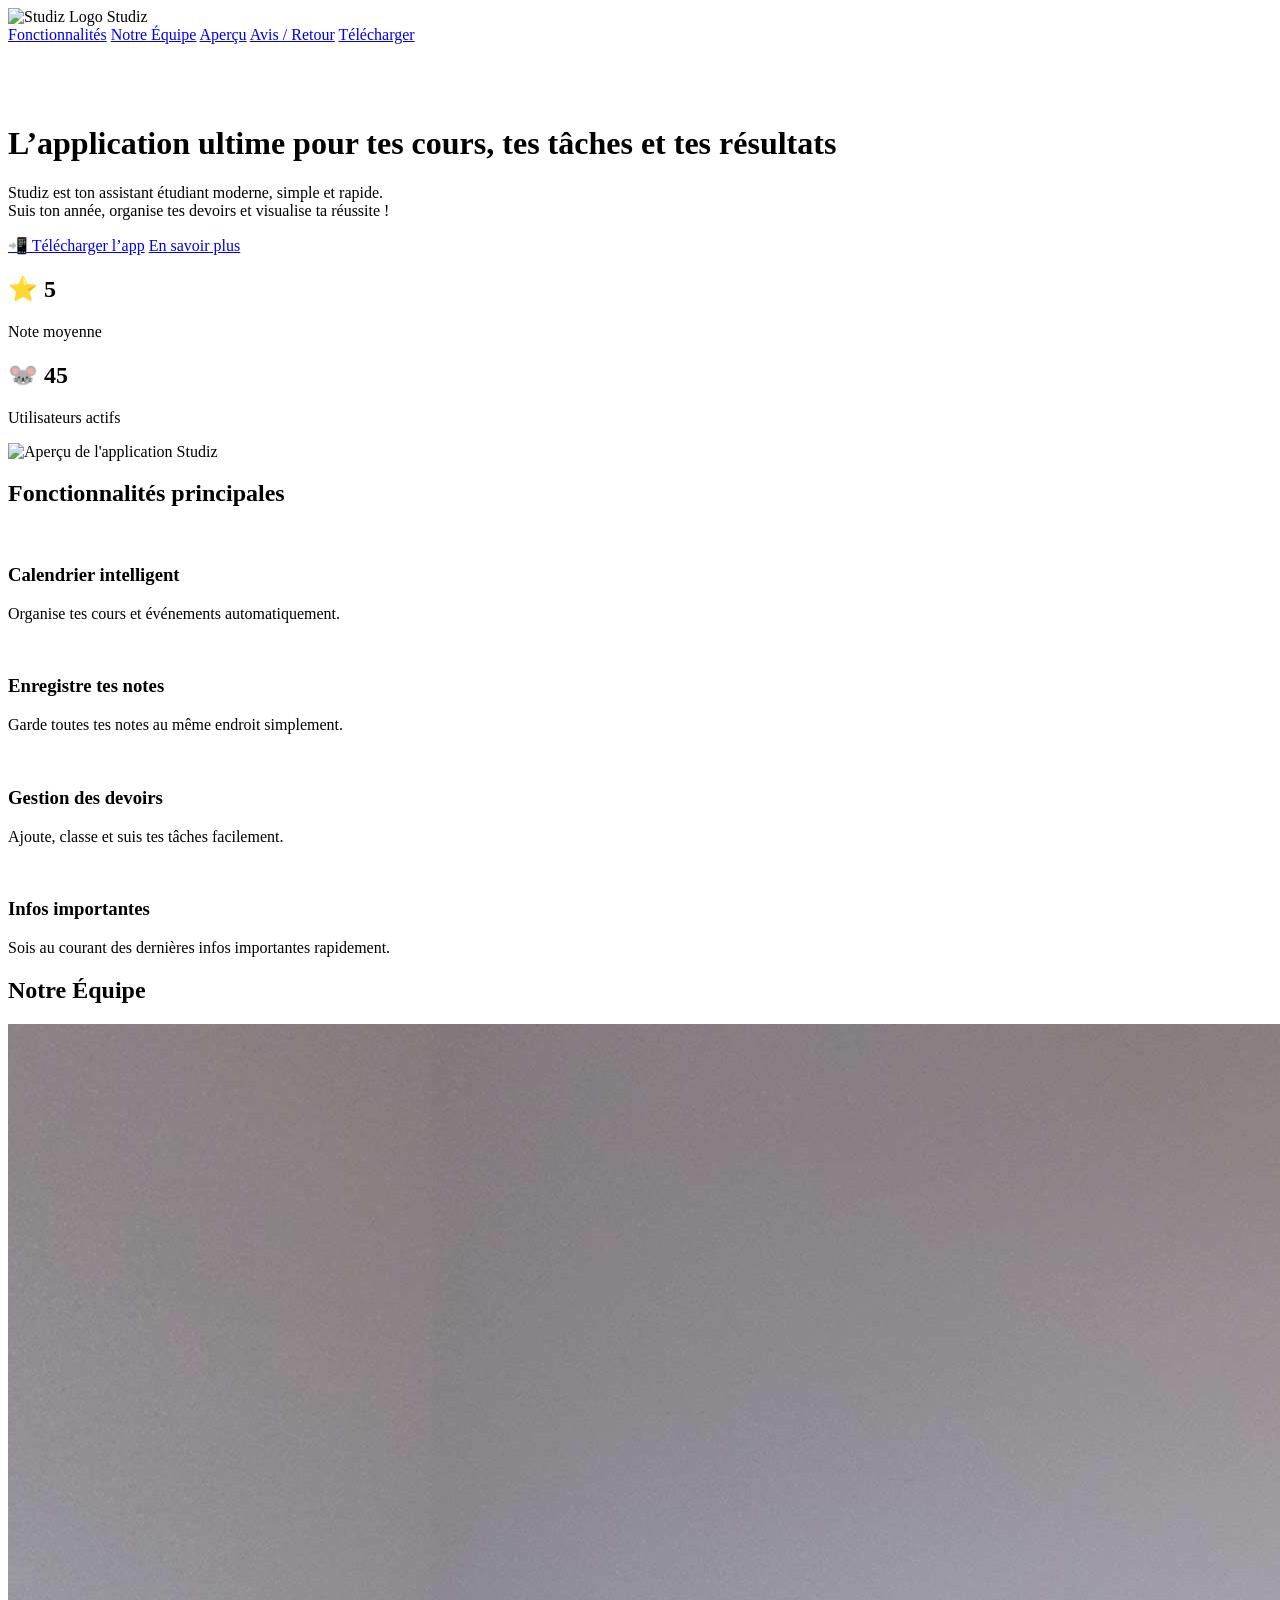
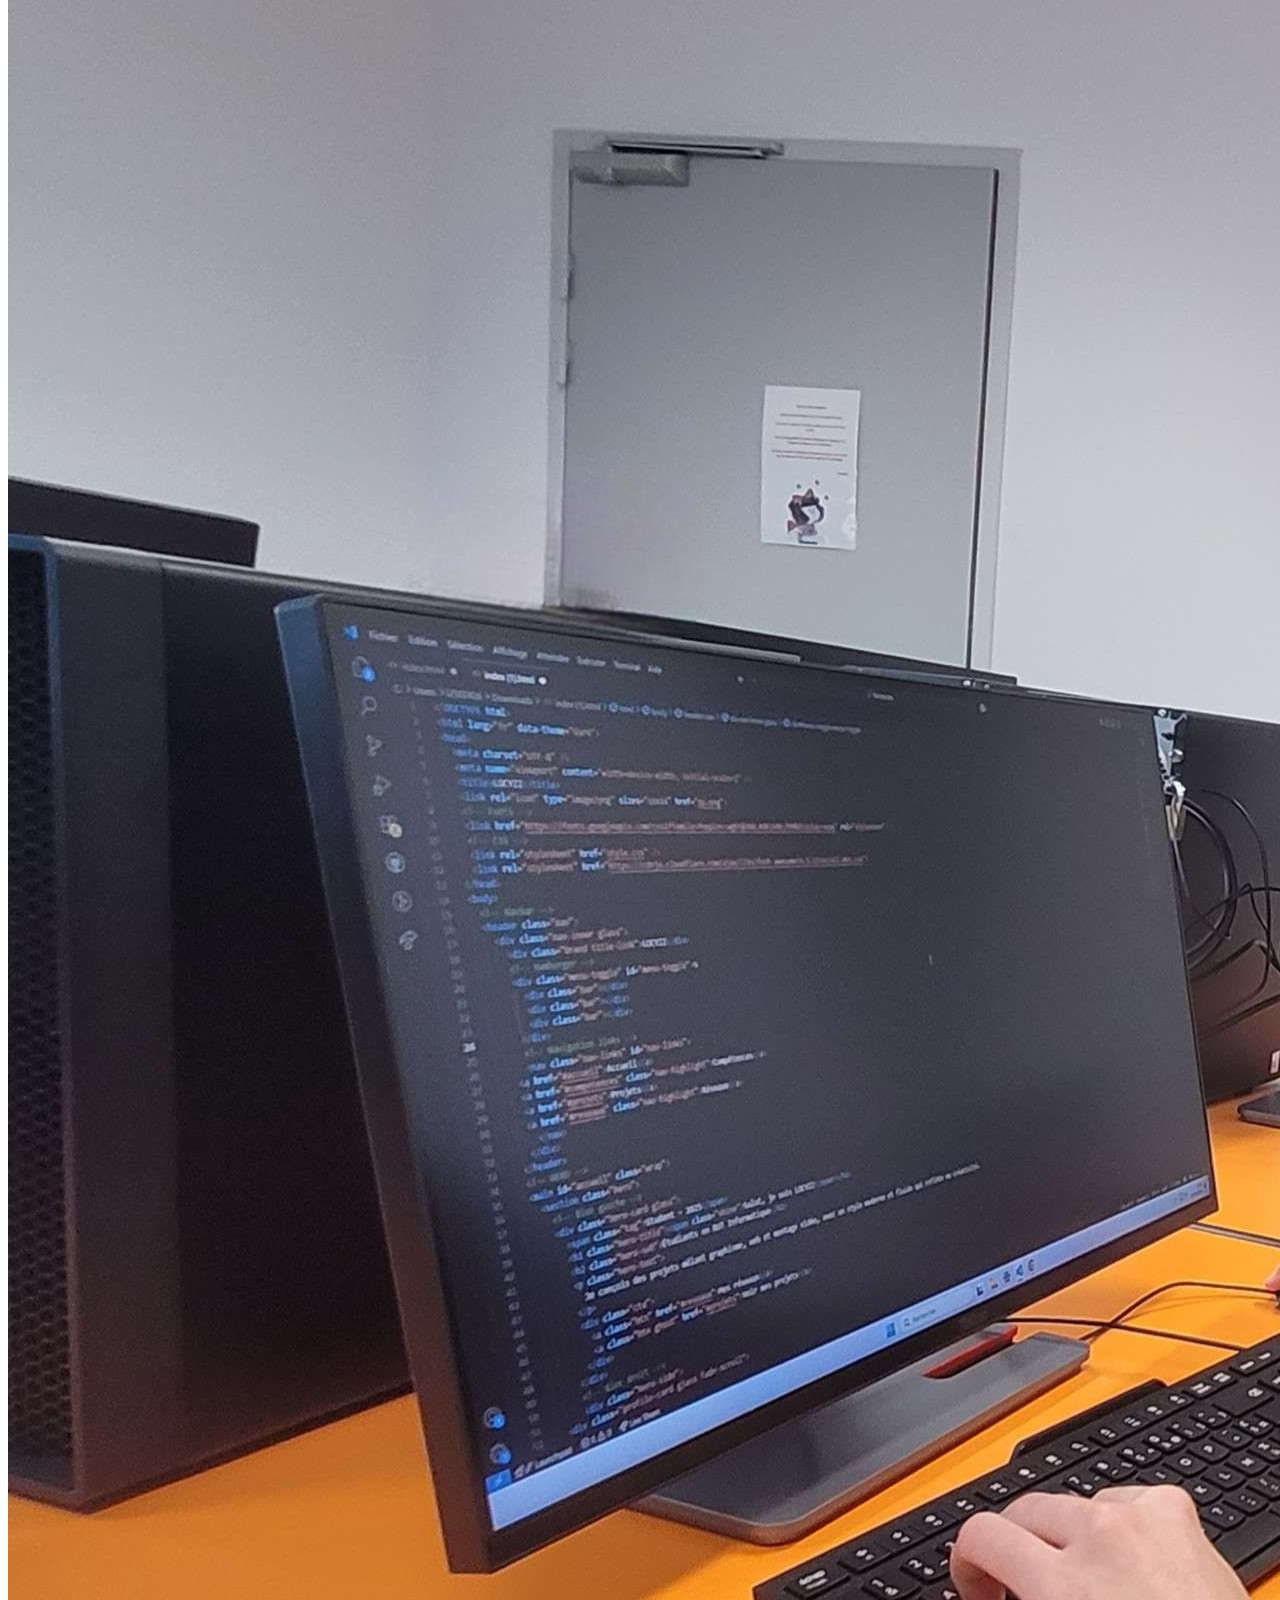
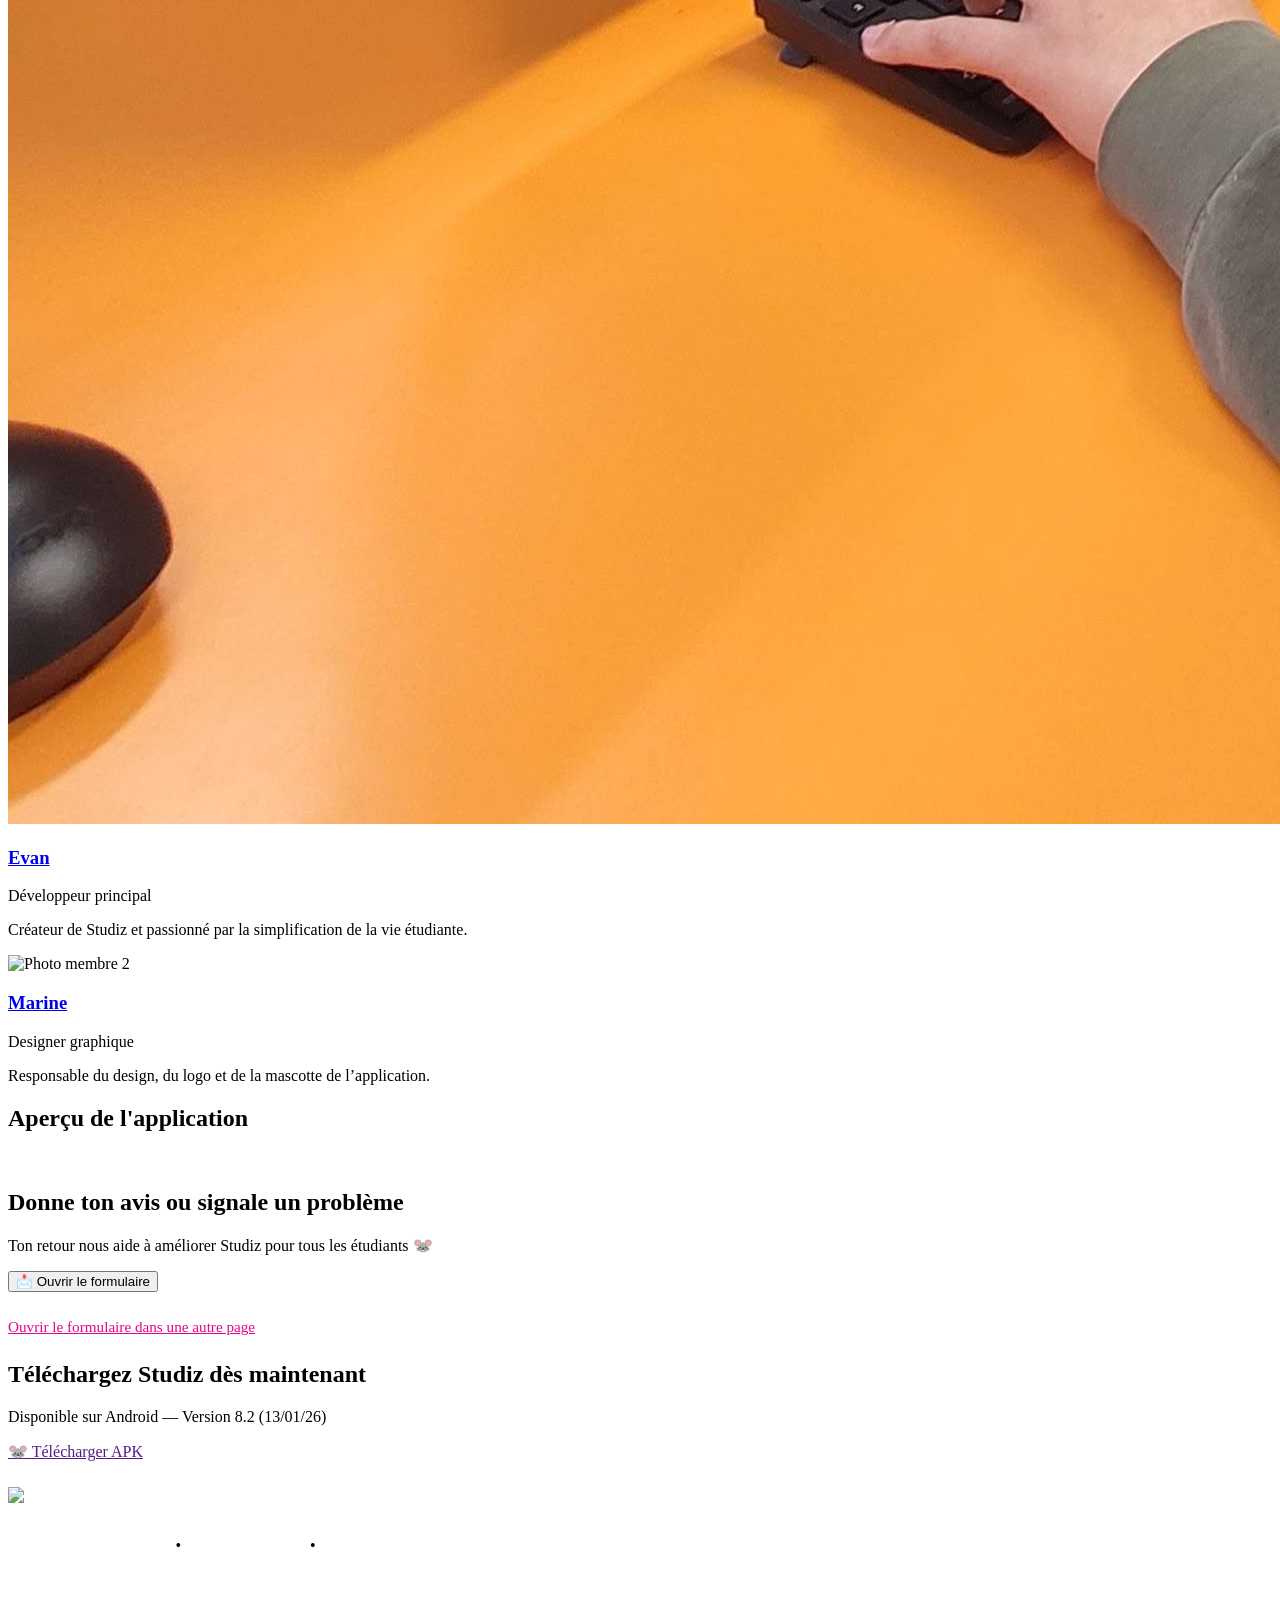
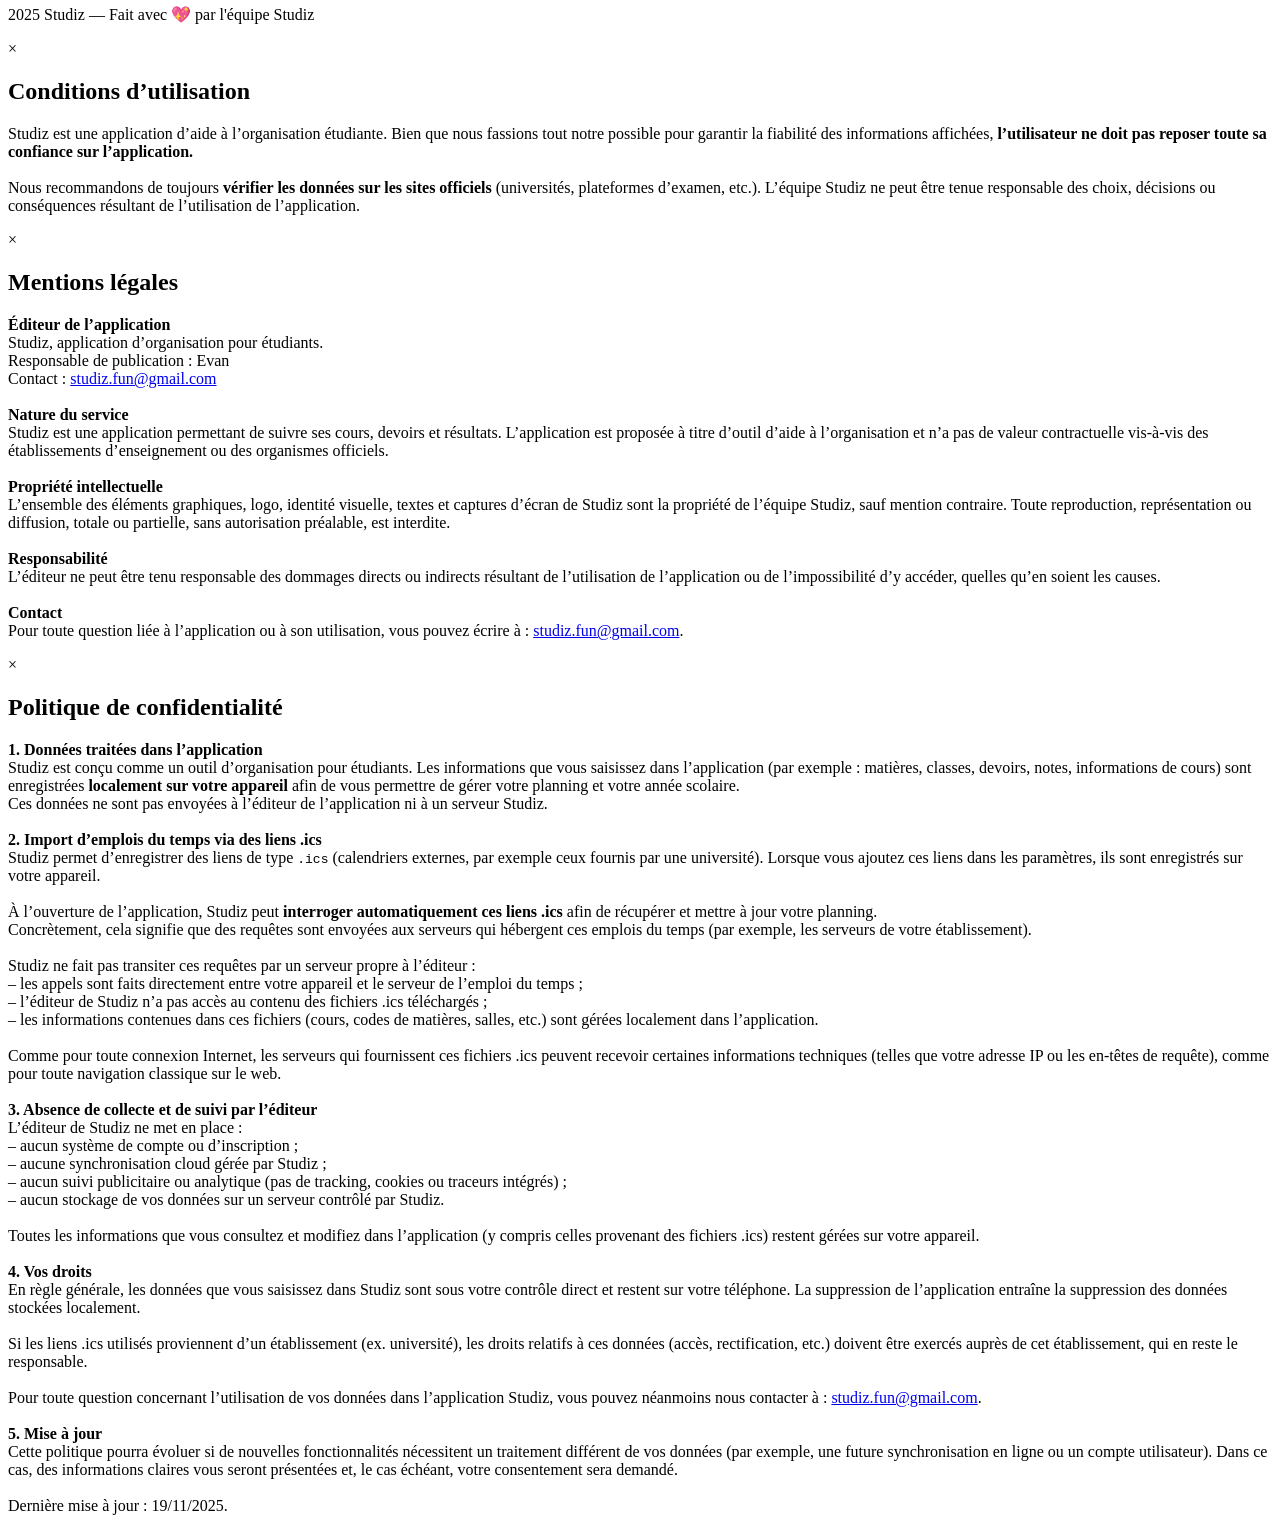
==== index.html @ b82cf4d0 "Update index.html" ====
<!DOCTYPE html>
<html lang="fr">
<head>
  <meta charset="UTF-8" />
  <meta name="viewport" content="width=device-width, initial-scale=1.0" />
  <title>Studiz - L'application ultime pour les étudiants</title>
  <link rel="icon" type="image/png" href="pp.png" />
  <link rel="shortcut icon" href="favicon.ico">
  <link href="https://fonts.googleapis.com/css2?family=Poppins:wght@400;600;700&display=swap" rel="stylesheet" />
  <link rel="stylesheet" href="style.css" />

  <!-- Primary Meta Tags -->
  <meta name="title" content="Studiz" />
  <meta name="description" content="Votre assistant étudiant moderne — suivez vos cours, devoirs et réussites en un seul endroit." />

  <!-- Open Graph / Facebook -->
  <meta property="og:type" content="website" />
  <meta property="og:title" content="Studiz" />
  <meta property="og:description" content="Votre assistant étudiant moderne — suivez vos cours, devoirs et réussites en un seul endroit." />
  <meta property="og:image" content="https://i.ibb.co/ZpysZ2gQ/Studiz.png" />

  <!-- Twitter -->
  <meta property="twitter:card" content="summary_large_image" />
  <meta property="twitter:title" content="Studiz" />
  <meta property="twitter:description" content="Votre assistant étudiant moderne — suivez vos cours, devoirs et réussites en un seul endroit." />
  <meta property="twitter:image" content="https://i.ibb.co/ZpysZ2gQ/Studiz.png" />
</head>

<body>
  <!-- NAVBAR -->
  <nav class="navbar">
    <div class="nav-left">
      <img src="icon.png" alt="Studiz Logo" class="logo" />
      <span class="logo-text">Studiz</span>
    </div>

    <div class="menu-toggle" id="menu-toggle">
      <div class="bar"></div>
      <div class="bar"></div>
      <div class="bar"></div>
    </div>

    <div class="nav-right" id="nav-menu">
      <a href="#features">Fonctionnalités</a>
      <a href="#team">Notre Équipe</a>
      <a href="#screenshots">Aperçu</a>
      <a href="#feedback">Avis / Retour</a>
      <a href="#download" class="btn-nav">Télécharger</a>
    </div>
  </nav>

  <!-- HERO -->
  <header class="hero" style="padding-top: 60px;">
    <div class="hero-content">
      <h1>
        L’application ultime pour 
        <span class="text-gradient pink">tes cours</span>, 
        <span class="text-gradient purple">tes tâches</span> 
        et <span class="text-gradient blue">tes résultats</span>
      </h1>
      <p>
        Studiz est ton assistant étudiant moderne, simple et rapide.<br>
        Suis ton année, organise tes devoirs et visualise ta réussite !
      </p>

      <div class="buttons">
        <a href="#download" class="btn-primary">📲 Télécharger l’app</a>
        <a href="#features" class="btn-secondary">En savoir plus</a>
      </div>

      <div class="ratings">
        <div>
          <h2>⭐ 5</h2>
          <p>Note moyenne</p>
        </div>
        <div>
          <h2>🐭 45</h2>
          <p>Utilisateurs actifs</p>
        </div>
      </div>
    </div>

    <div class="hero-image">
      <img src="scr1.png" alt="Aperçu de l'application Studiz" />
    </div>
  </header>

  <!-- FEATURES -->
  <section id="features">
    <h2>Fonctionnalités principales</h2>
    <div class="features-grid fade-in">
      <div class="feature">
        <img src="https://img.icons8.com/fluency/96/calendar.png" alt="">
        <h3>Calendrier intelligent</h3>
        <p>Organise tes cours et événements automatiquement.</p>
      </div>

      <div class="feature">
        <img src="https://img.icons8.com/fluency/96/math.png" alt="">
        <h3>Enregistre tes notes</h3>
        <p>Garde toutes tes notes au même endroit simplement.</p>
      </div>

      <div class="feature">
        <img src="https://img.icons8.com/fluency/96/checklist.png" alt="">
        <h3>Gestion des devoirs</h3>
        <p>Ajoute, classe et suis tes tâches facilement.</p>
      </div>

      <div class="feature">
        <img src="https://img.icons8.com/fluency/96/note.png" alt="">
        <h3>Infos importantes</h3>
        <p>Sois au courant des dernières infos importantes rapidement.</p>
      </div>
    </div>
  </section>

  <!-- TEAM -->
  <section id="team">
    <h2>Notre Équipe</h2>
    <div class="team-grid fade-in">
      <div class="team-member">
        <img src="profil_evan.jpg" alt="Photo membre 1" />
        <h3><a href="https://evanrio.fr/" target="_blank">Evan</a></h3>
        <p class="role">Développeur principal</p>
        <p>Créateur de Studiz et passionné par la simplification de la vie étudiante.</p>
      </div>

      <div class="team-member">
        <img src="profil_marine.png" alt="Photo membre 2" />
        <h3><a href="https://www.instagram.com/marine_44130?igsh=anVoaXhyZ2s2bjE2">Marine</a></h3>
        <p class="role">Designer graphique</p>
        <p>Responsable du design, du logo et de la mascotte de l’application.</p>
      </div>
    </div>
  </section>

  <!-- SCREENSHOTS -->
  <section id="screenshots">
    <h2>Aperçu de l'application</h2>
    <div class="screens fade-in">
      <img src="scr2.png" alt="">
      <img src="scr1.png" alt="">
      <img src="scr3.png" alt="">
    </div>
  </section>

  <!-- FEEDBACK -->
<section id="feedback">
  <h2>Donne ton avis ou signale un problème</h2>
  <p>Ton retour nous aide à améliorer Studiz pour tous les étudiants 🐭</p>

  <button id="toggle-form" class="btn-secondary" style="margin-bottom:10px;">
    📩 Ouvrir le formulaire
  </button>

  <!-- 🔽 LIGNE AJOUTÉE -->
  <p style="margin-bottom:25px;">
    <a href="https://docs.google.com/forms/d/e/1FAIpQLSekv_NqDPkGzAgGNL9A16KrQ8tg4362csbHbg00p81N3AnONA/viewform"
       target="_blank"
       style="color:#e50585; text-decoration:underline; font-size:0.95rem;">
      Ouvrir le formulaire dans une autre page
    </a>
  </p>

  <div class="form-wrapper" id="feedback-form" style="display:none;">
    <iframe 
      src="https://docs.google.com/forms/d/e/1FAIpQLSekv_NqDPkGzAgGNL9A16KrQ8tg4362csbHbg00p81N3AnONA/viewform?embedded=true" 
      width="100%" 
      height="900" 
      frameborder="0" 
      marginheight="0" 
      marginwidth="0">
      Chargement…
    </iframe>
  </div>
</section>

  <!-- DOWNLOAD -->
  <section id="download">
    <h2>Téléchargez Studiz dès maintenant</h2>
    <p>Disponible sur Android — Version 8.2 (13/01/26)</p>
    <div class="download-btn-wrapper">
      <a href="" class="btn-primary large" target="_blank">
        🐭 Télécharger APK
      </a>
    </div>
  </section>

  <!-- FOOTER -->
  <footer>
    <p>
      <a href="https://www.instagram.com/studizapp?igsh=MXZmaXpkN3NvNW54cw==" target="_blank" style="color:white; text-decoration:none; display:inline-flex; align-items:center; gap:8px; margin-top:10px;">
        <img src="https://img.icons8.com/fluency/48/instagram-new.png" alt="Instagram Studiz" style="width:24px; height:24px;">
        Suis-nous sur Instagram
      </a>
    </p>

    <p style="margin-top:5px;">
      <a href="#" data-popup-target="terms-popup" style="color:white; text-decoration:underline; margin:0 6px;">
        Conditions d’utilisation
      </a>
      •
      <a href="#" data-popup-target="mentions-popup" style="color:white; text-decoration:underline; margin:0 6px;">
        Mentions légales
      </a>
      •
      <a href="#" data-popup-target="privacy-popup" style="color:white; text-decoration:underline; margin:0 6px;">
        Politique de confidentialité
      </a>
    </p>

    <br>
    <p>2025 Studiz — Fait avec 💖 par l'équipe Studiz</p>
  </footer>

  <!-- POPUP CONDITIONS -->
  <div id="terms-popup" class="popup">
    <div class="popup-content">
      <span class="close-btn">&times;</span>
      <h2>Conditions d’utilisation</h2>
      <p>
        Studiz est une application d’aide à l’organisation étudiante.  
        Bien que nous fassions tout notre possible pour garantir la fiabilité des informations affichées,  
        <strong>l’utilisateur ne doit pas reposer toute sa confiance sur l’application.</strong><br><br>
        Nous recommandons de toujours <strong>vérifier les données sur les sites officiels</strong> 
        (universités, plateformes d’examen, etc.).  
        L’équipe Studiz ne peut être tenue responsable des choix, décisions ou conséquences 
        résultant de l’utilisation de l’application.
      </p>
    </div>
  </div>

  <!-- POPUP MENTIONS LÉGALES -->
  <div id="mentions-popup" class="popup">
    <div class="popup-content">
      <span class="close-btn">&times;</span>
      <h2>Mentions légales</h2>
      <p>
        <strong>Éditeur de l’application</strong><br>
        Studiz, application d’organisation pour étudiants.<br>
        Responsable de publication : Evan<br>
        Contact : <a href="mailto:studiz.fun@gmail.com">studiz.fun@gmail.com</a><br><br>

        <strong>Nature du service</strong><br>
        Studiz est une application permettant de suivre ses cours, devoirs et résultats.  
        L’application est proposée à titre d’outil d’aide à l’organisation et n’a pas de valeur contractuelle 
        vis-à-vis des établissements d’enseignement ou des organismes officiels.<br><br>

        <strong>Propriété intellectuelle</strong><br>
        L’ensemble des éléments graphiques, logo, identité visuelle, textes et captures d’écran de Studiz 
        sont la propriété de l’équipe Studiz, sauf mention contraire.  
        Toute reproduction, représentation ou diffusion, totale ou partielle, sans autorisation préalable, 
        est interdite.<br><br>

        <strong>Responsabilité</strong><br>
        L’éditeur ne peut être tenu responsable des dommages directs ou indirects résultant de l’utilisation 
        de l’application ou de l’impossibilité d’y accéder, quelles qu’en soient les causes.<br><br>

        <strong>Contact</strong><br>
        Pour toute question liée à l’application ou à son utilisation, vous pouvez écrire à :  
        <a href="mailto:studiz.fun@gmail.com">studiz.fun@gmail.com</a>.
      </p>
    </div>
  </div>

  <!-- POPUP POLITIQUE DE CONFIDENTIALITÉ -->
<div id="privacy-popup" class="popup">
  <div class="popup-content">
    <span class="close-btn">&times;</span>
    <h2>Politique de confidentialité</h2>
    <p>
      <strong>1. Données traitées dans l’application</strong><br>
      Studiz est conçu comme un outil d’organisation pour étudiants.  
      Les informations que vous saisissez dans l’application (par exemple : matières, classes, devoirs, notes, informations de cours)
      sont enregistrées <strong>localement sur votre appareil</strong> afin de vous permettre de gérer votre planning et votre année scolaire.<br>
      Ces données ne sont pas envoyées à l’éditeur de l’application ni à un serveur Studiz.<br><br>

      <strong>2. Import d’emplois du temps via des liens .ics</strong><br>
      Studiz permet d’enregistrer des liens de type <code>.ics</code> (calendriers externes, par exemple ceux fournis par une université).  
      Lorsque vous ajoutez ces liens dans les paramètres, ils sont enregistrés sur votre appareil.<br><br>

      À l’ouverture de l’application, Studiz peut <strong>interroger automatiquement ces liens .ics</strong> afin de récupérer et mettre à jour votre planning.<br>
      Concrètement, cela signifie que des requêtes sont envoyées aux serveurs qui hébergent ces emplois du temps (par exemple, les serveurs de votre établissement).<br><br>

      Studiz ne fait pas transiter ces requêtes par un serveur propre à l’éditeur :<br>
      – les appels sont faits directement entre votre appareil et le serveur de l’emploi du temps ;<br>
      – l’éditeur de Studiz n’a pas accès au contenu des fichiers .ics téléchargés ;<br>
      – les informations contenues dans ces fichiers (cours, codes de matières, salles, etc.) sont gérées localement dans l’application.<br><br>

      Comme pour toute connexion Internet, les serveurs qui fournissent ces fichiers .ics peuvent recevoir certaines informations techniques 
      (telles que votre adresse IP ou les en-têtes de requête), comme pour toute navigation classique sur le web.<br><br>

      <strong>3. Absence de collecte et de suivi par l’éditeur</strong><br>
      L’éditeur de Studiz ne met en place :<br>
      – aucun système de compte ou d’inscription ;<br>
      – aucune synchronisation cloud gérée par Studiz ;<br>
      – aucun suivi publicitaire ou analytique (pas de tracking, cookies ou traceurs intégrés) ;<br>
      – aucun stockage de vos données sur un serveur contrôlé par Studiz.<br><br>

      Toutes les informations que vous consultez et modifiez dans l’application (y compris celles provenant des fichiers .ics)
      restent gérées sur votre appareil.<br><br>

      <strong>4. Vos droits</strong><br>
      En règle générale, les données que vous saisissez dans Studiz sont sous votre contrôle direct et restent sur votre téléphone.
      La suppression de l’application entraîne la suppression des données stockées localement.<br><br>

      Si les liens .ics utilisés proviennent d’un établissement (ex. université), les droits relatifs à ces données 
      (accès, rectification, etc.) doivent être exercés auprès de cet établissement, qui en reste le responsable.<br><br>

      Pour toute question concernant l’utilisation de vos données dans l’application Studiz, vous pouvez néanmoins nous contacter à :  
      <a href="mailto:studiz.fun@gmail.com">studiz.fun@gmail.com</a>.<br><br>

      <strong>5. Mise à jour</strong><br>
      Cette politique pourra évoluer si de nouvelles fonctionnalités nécessitent un traitement différent de vos données 
      (par exemple, une future synchronisation en ligne ou un compte utilisateur).  
      Dans ce cas, des informations claires vous seront présentées et, le cas échéant, votre consentement sera demandé.<br><br>

      Dernière mise à jour : 19/11/2025.
    </p>
  </div>
</div>



  <!-- SCRIPT -->
  <script>
    // Fade-in animation
    const observer = new IntersectionObserver((entries) => {
      entries.forEach(entry => {
        if (entry.isIntersecting) entry.target.classList.add('visible');
      });
    });
    document.querySelectorAll('.fade-in').forEach(el => observer.observe(el));

    // Responsive menu toggle
    const toggle = document.getElementById('menu-toggle');
    const menu = document.getElementById('nav-menu');
    toggle.addEventListener('click', () => {
      menu.classList.toggle('active');
      toggle.classList.toggle('open');
    });

    // Popups (Conditions d'utilisation, Mentions légales, Politique de confidentialité)
    const popupLinks = document.querySelectorAll('[data-popup-target]');
    const popups = document.querySelectorAll('.popup');
    const closeButtons = document.querySelectorAll('.popup .close-btn');

    // Ouverture des popups
    popupLinks.forEach(link => {
      link.addEventListener('click', (e) => {
        e.preventDefault();
        const targetId = link.getAttribute('data-popup-target');
        const targetPopup = document.getElementById(targetId);
        if (targetPopup) {
          targetPopup.style.display = 'flex';
        }
      });
    });

    // Fermeture via bouton ×
    closeButtons.forEach(btn => {
      btn.addEventListener('click', () => {
        const parentPopup = btn.closest('.popup');
        if (parentPopup) {
          parentPopup.style.display = 'none';
        }
      });
    });

    // Fermeture en cliquant en dehors du contenu
    window.addEventListener('click', (e) => {
      if (e.target.classList.contains('popup')) {
        e.target.style.display = 'none';
      }
    });

    // Toggle affichage formulaire
const toggleFormBtn = document.getElementById('toggle-form');
const feedbackForm = document.getElementById('feedback-form');

toggleFormBtn.addEventListener('click', () => {
  const isVisible = feedbackForm.style.display === 'block';

  feedbackForm.style.display = isVisible ? 'none' : 'block';
  toggleFormBtn.textContent = isVisible ? "📩 Ouvrir le formulaire" : "❌ Fermer le formulaire";
});

  </script>
</body>
</html>
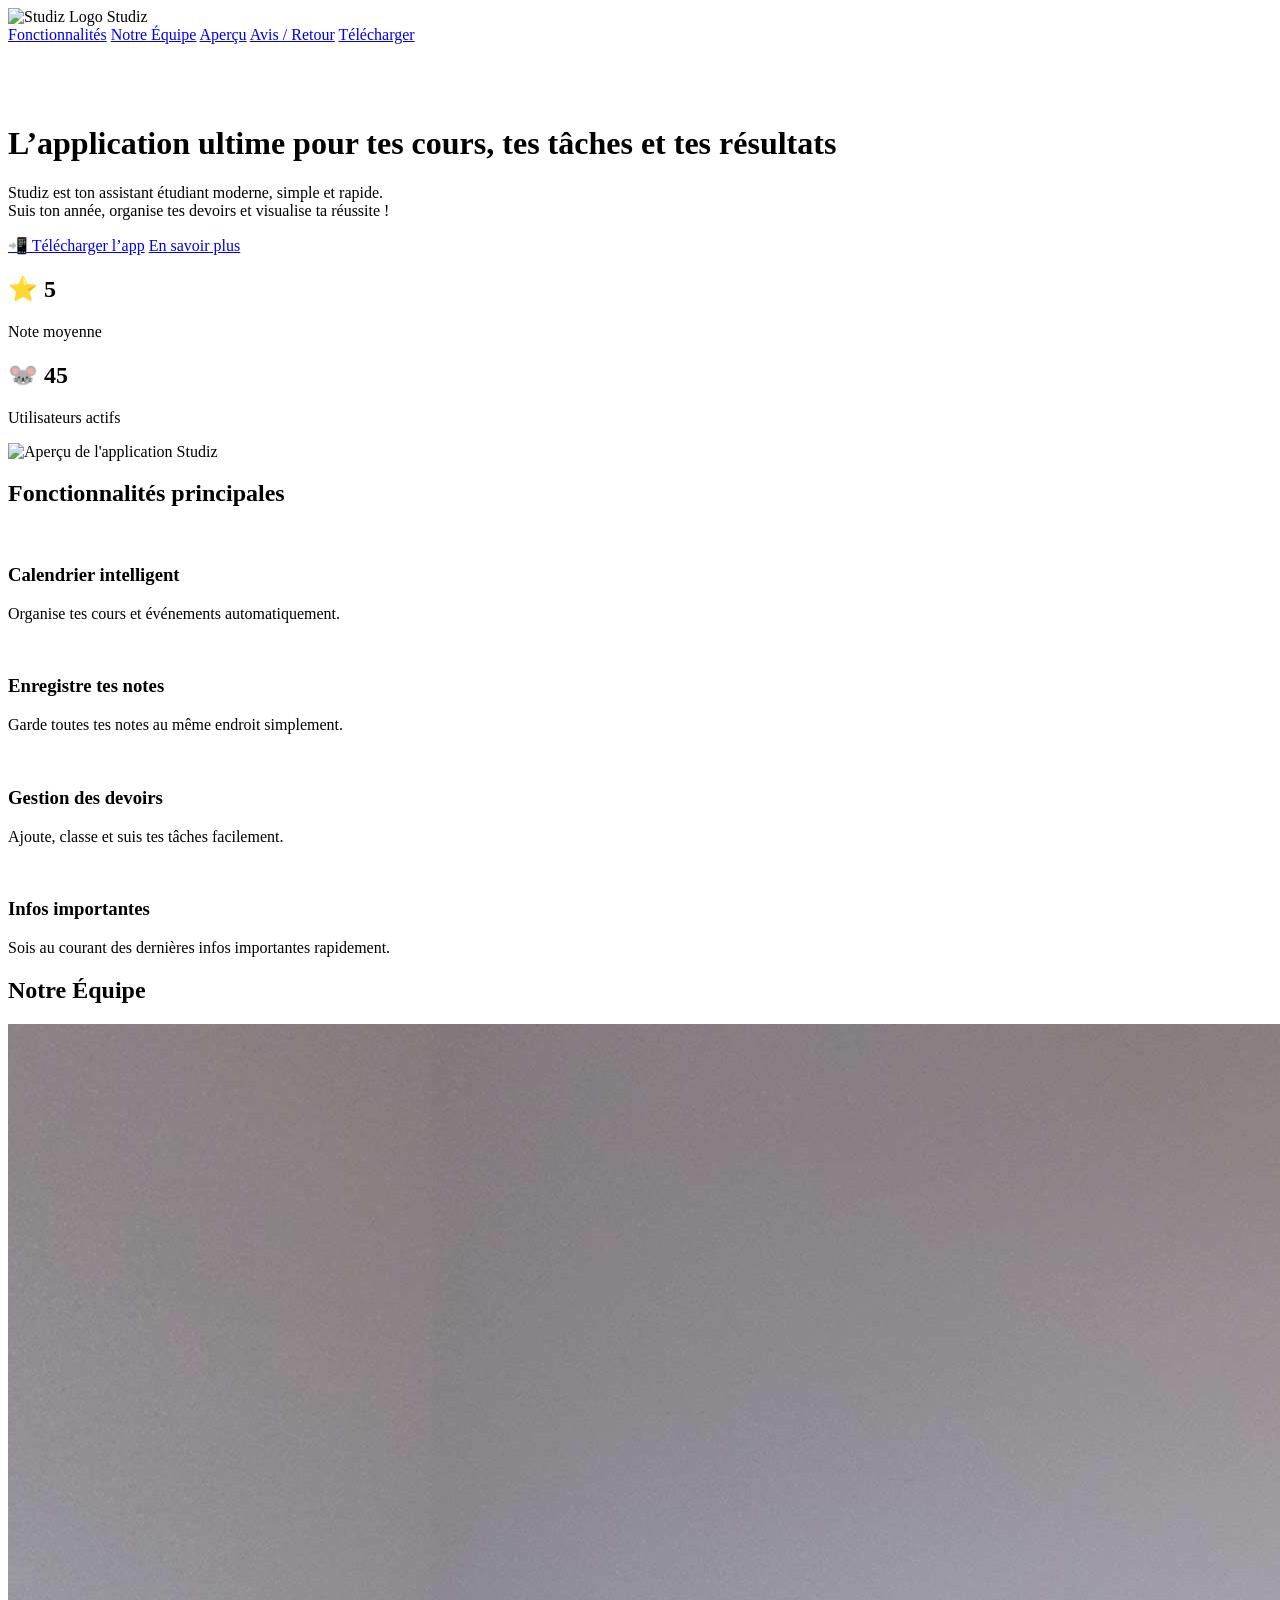
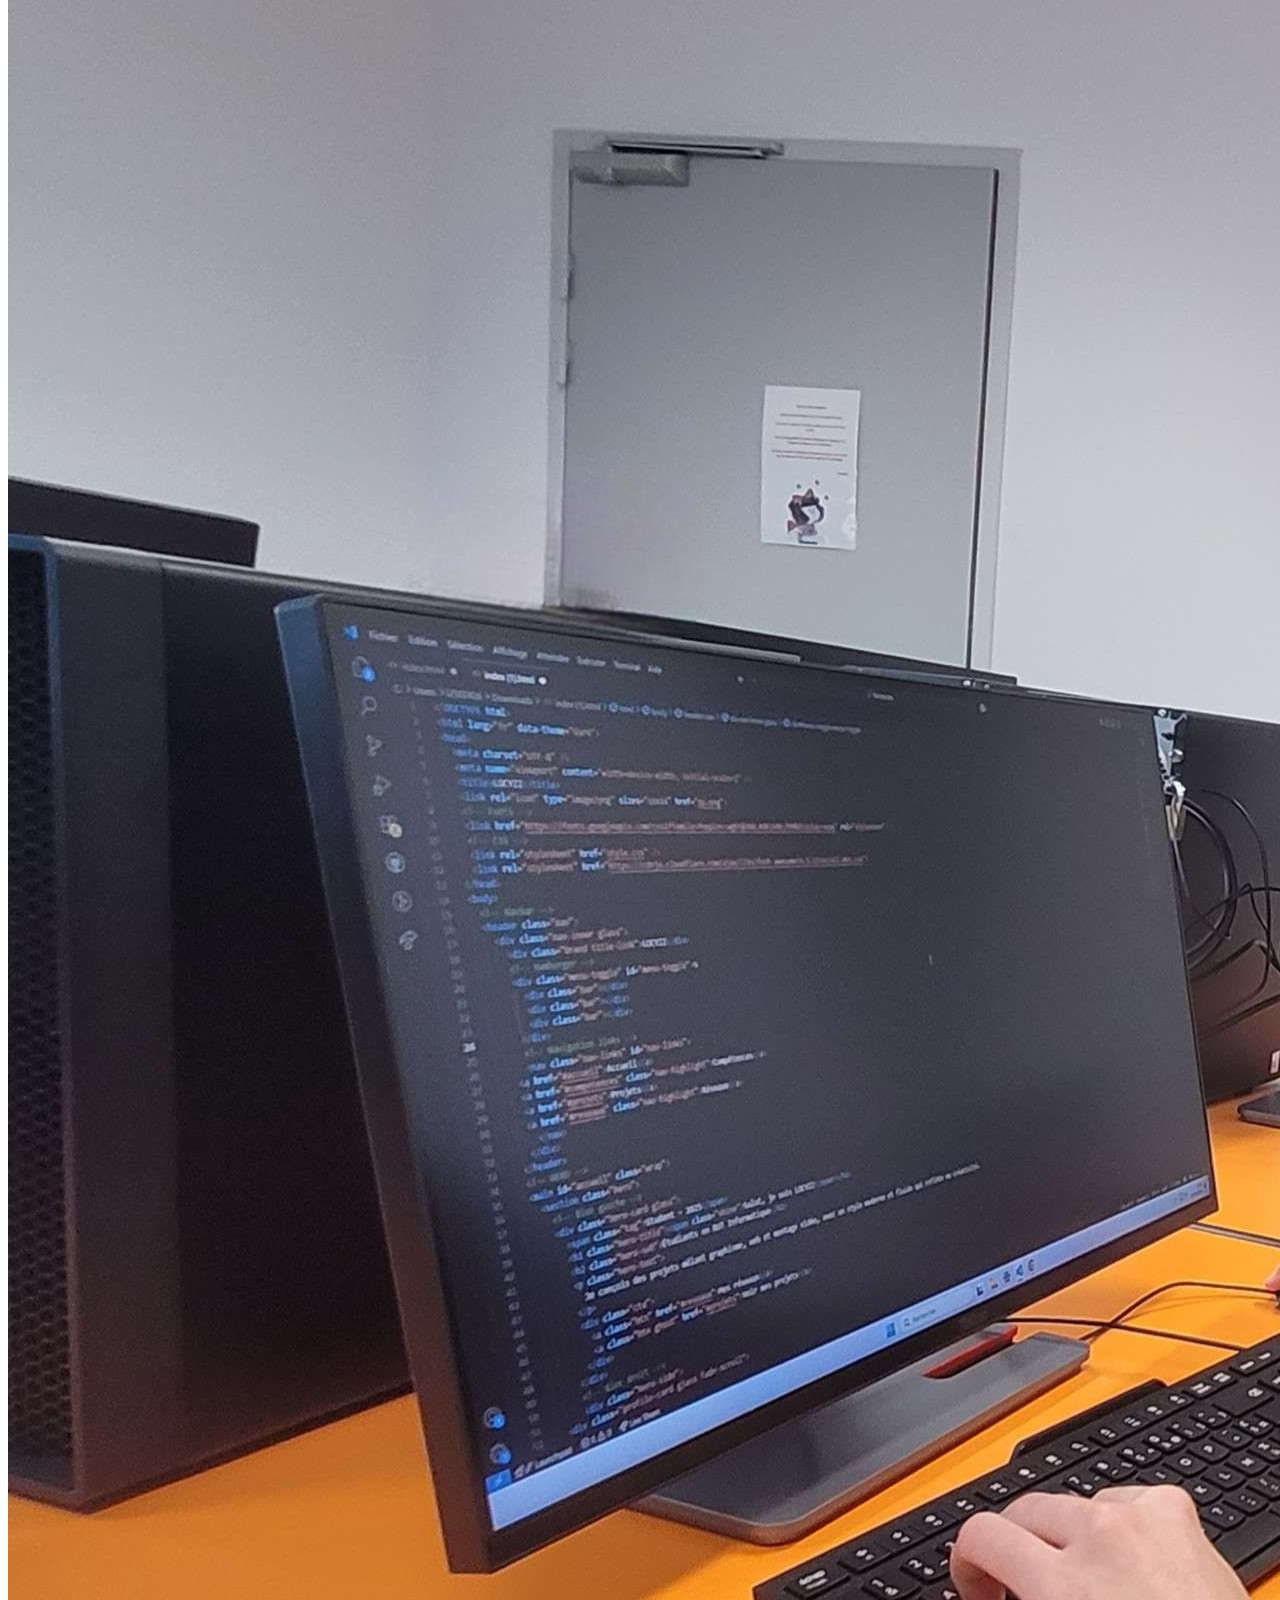
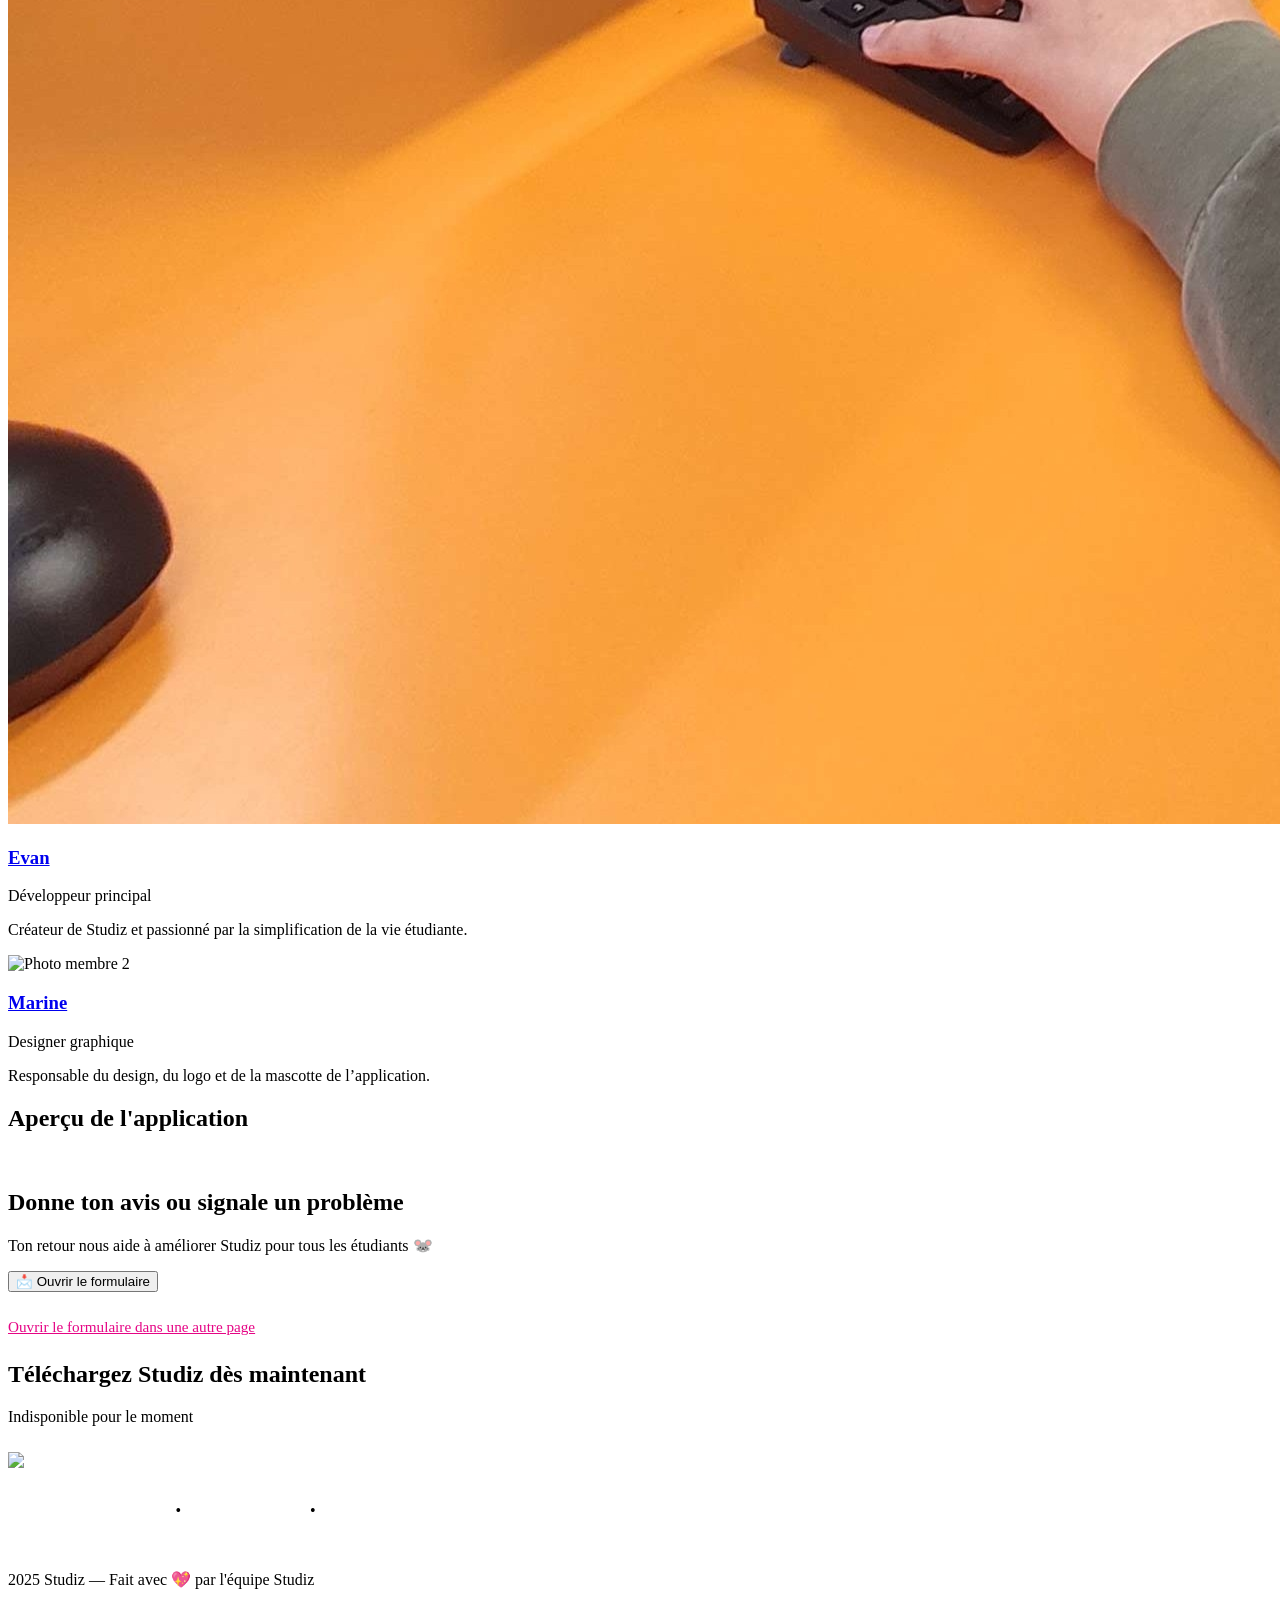
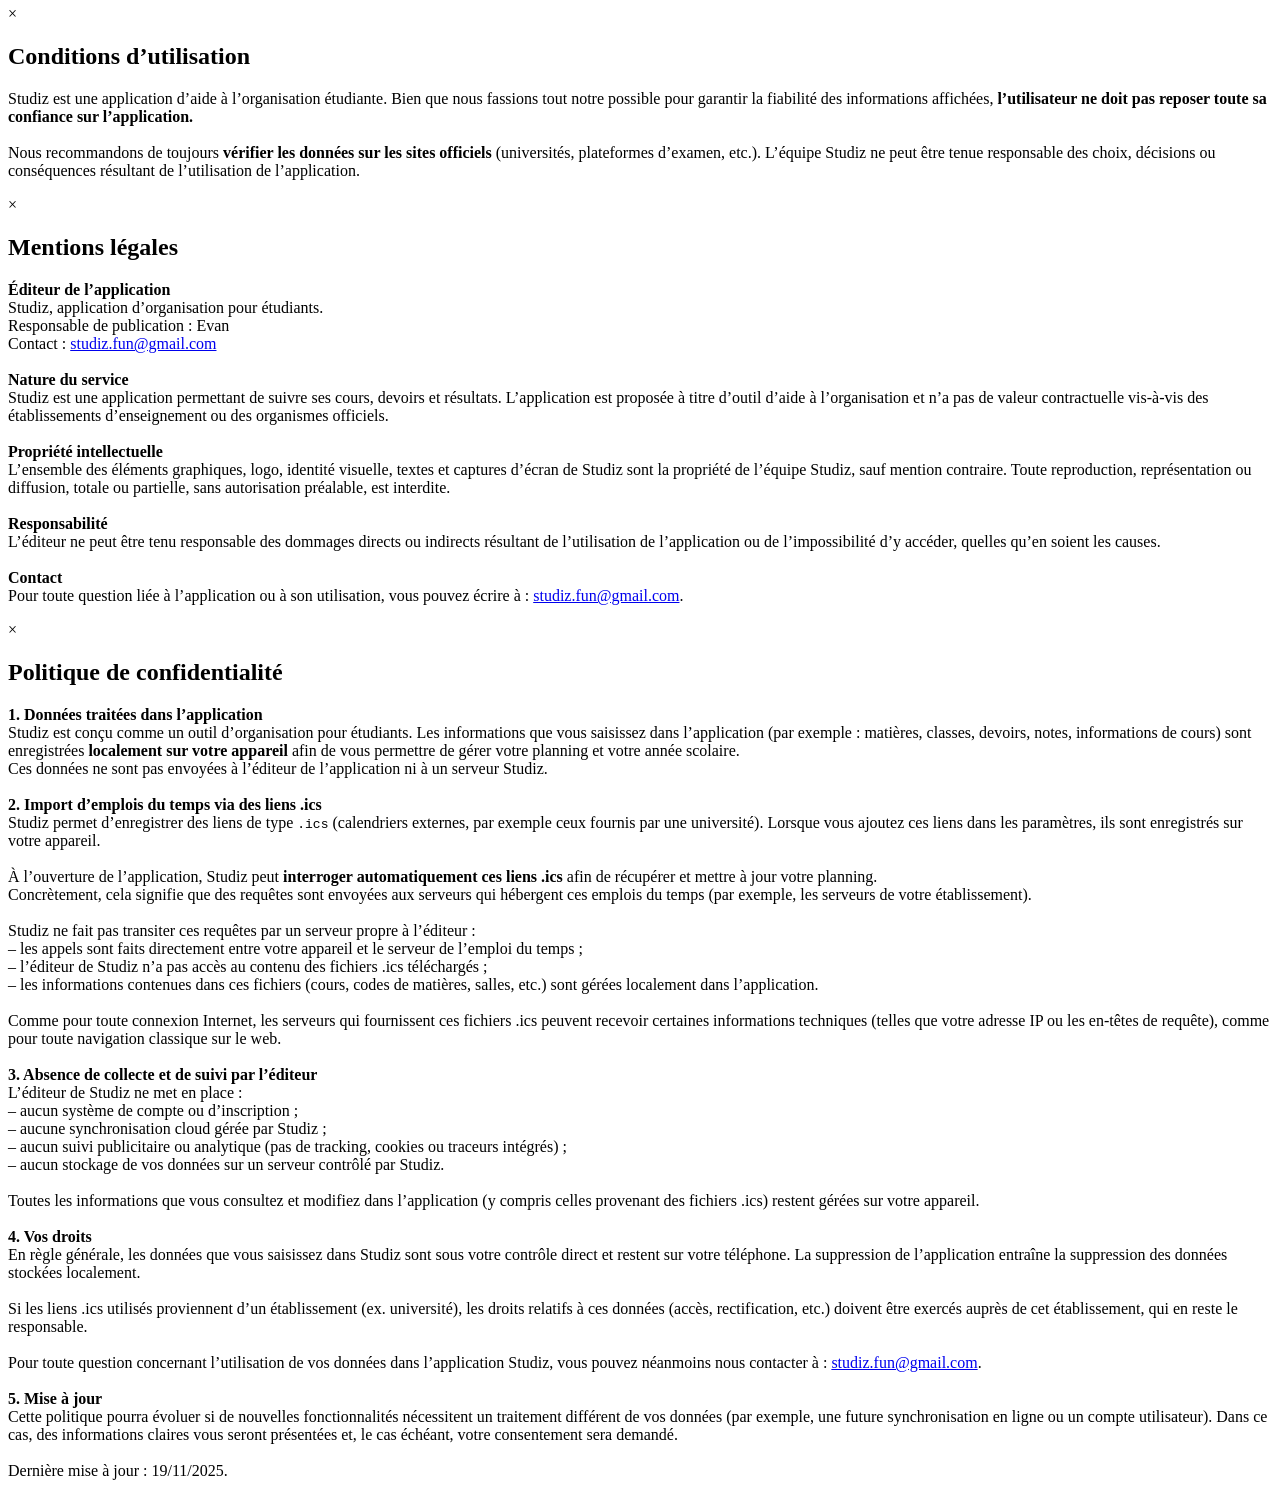
==== commit 82e86a51: "Update index.html" ====
--- a/index.html
+++ b/index.html
@@ -179,11 +179,11 @@
   <!-- DOWNLOAD -->
   <section id="download">
     <h2>Téléchargez Studiz dès maintenant</h2>
-    <p>Disponible sur Android — Version 8.2 (13/01/26)</p>
+    <p>Indisponible pour le moment</p>
     <div class="download-btn-wrapper">
-      <a href="" class="btn-primary large" target="_blank">
+     <!-- <a href="" class="btn-primary large" target="_blank">
         🐭 Télécharger APK
-      </a>
+      </a> -->
     </div>
   </section>
 
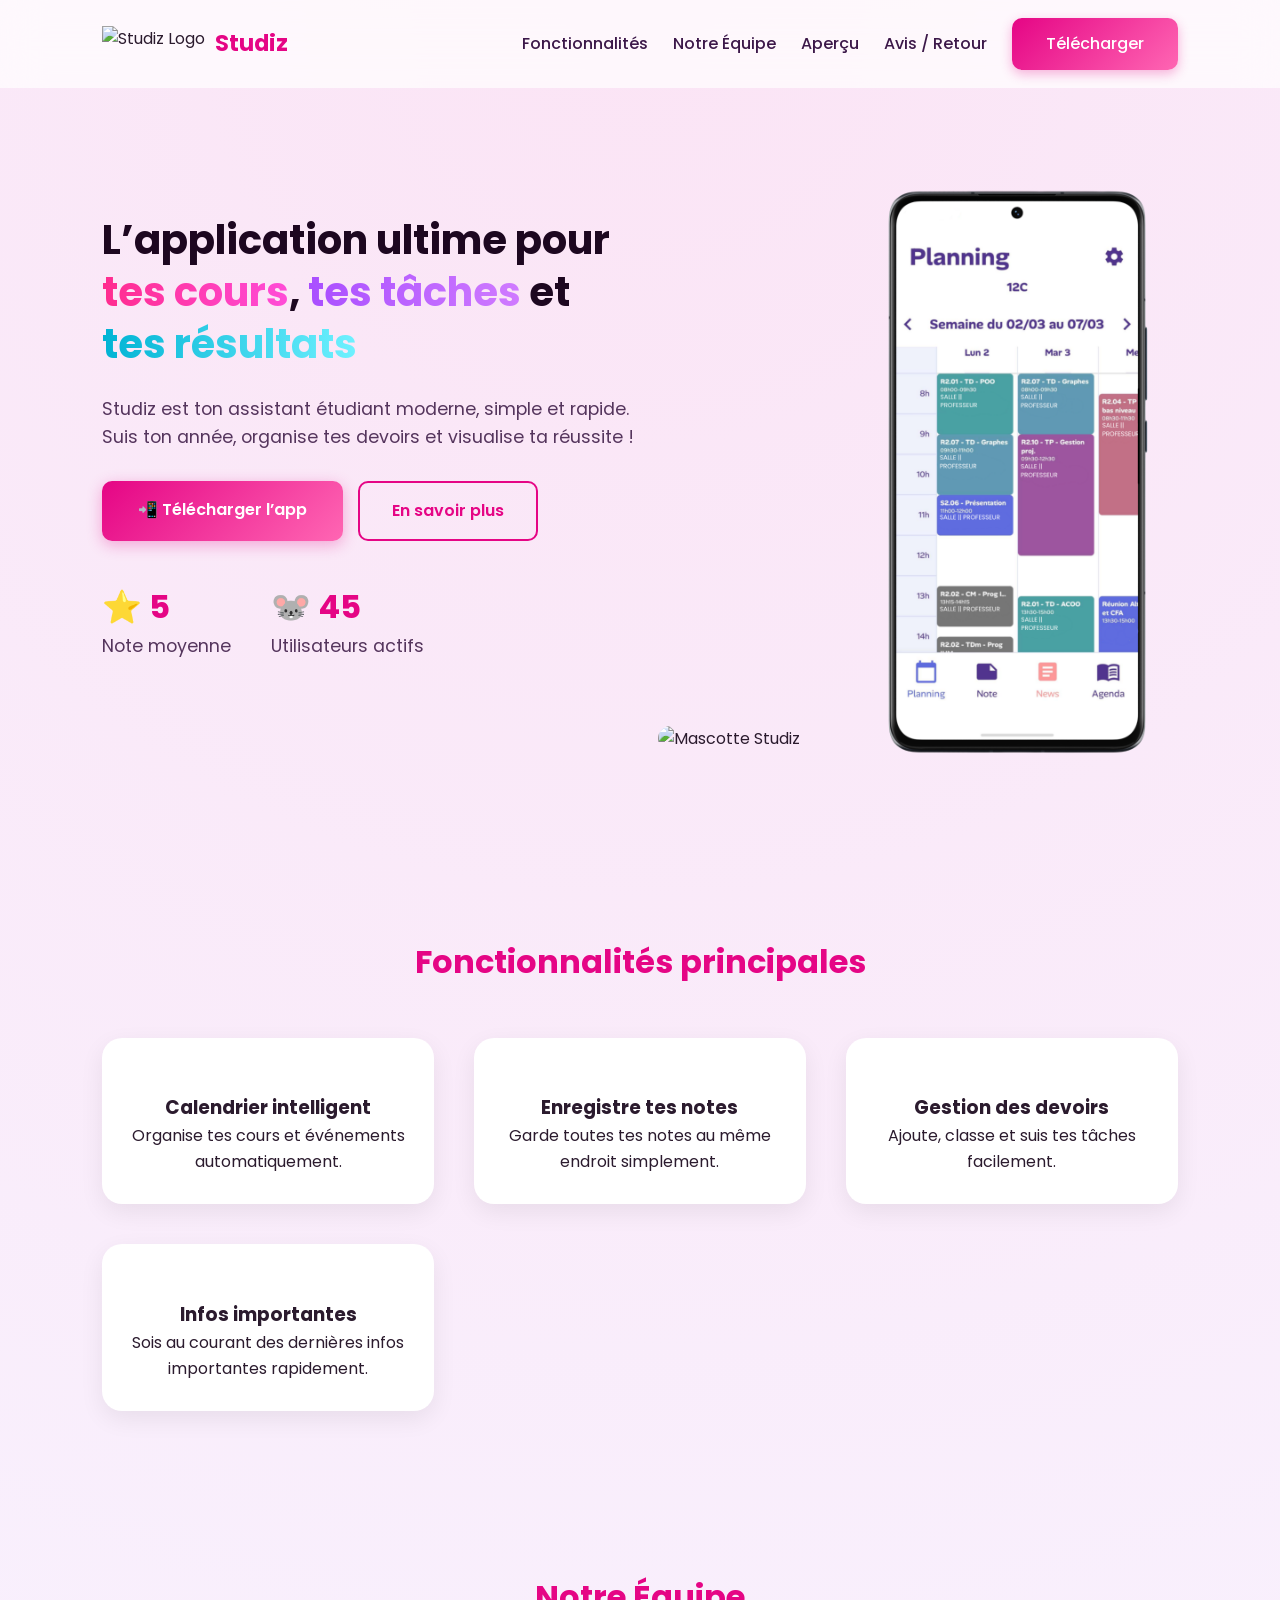
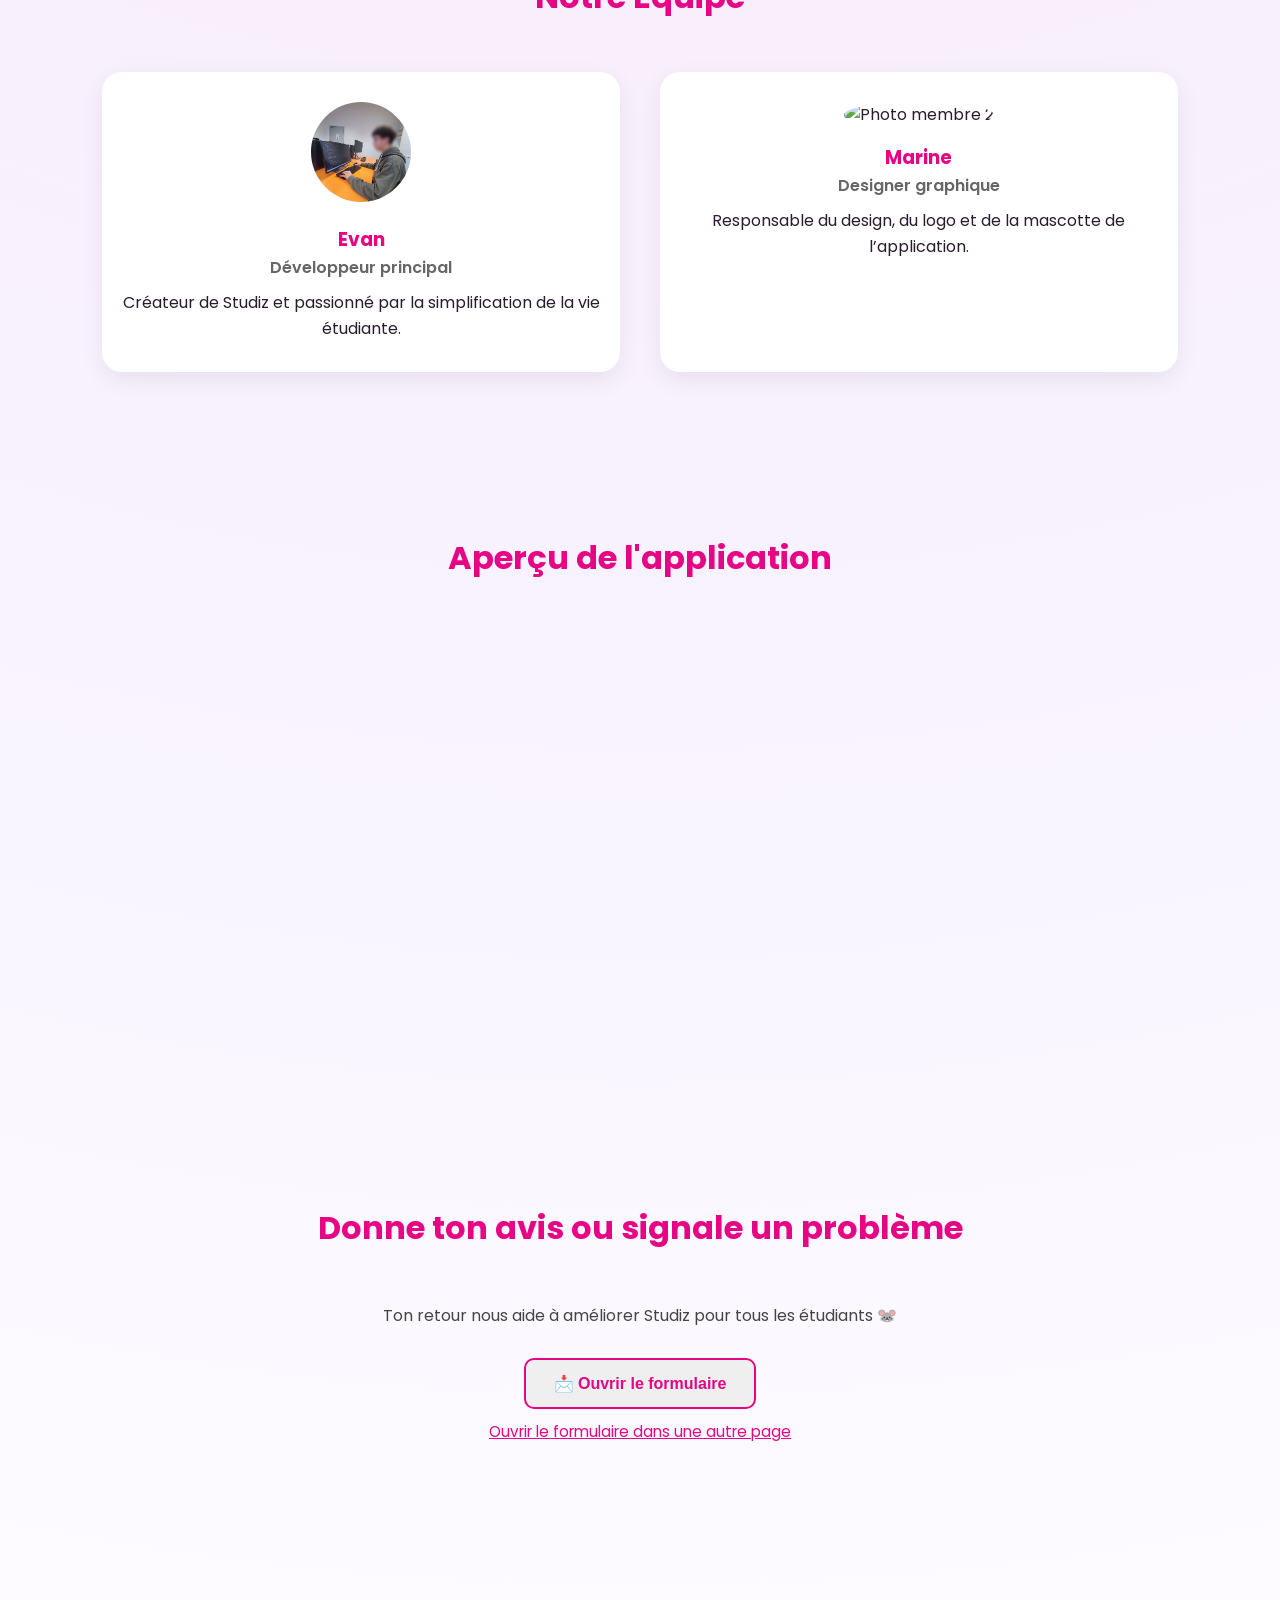
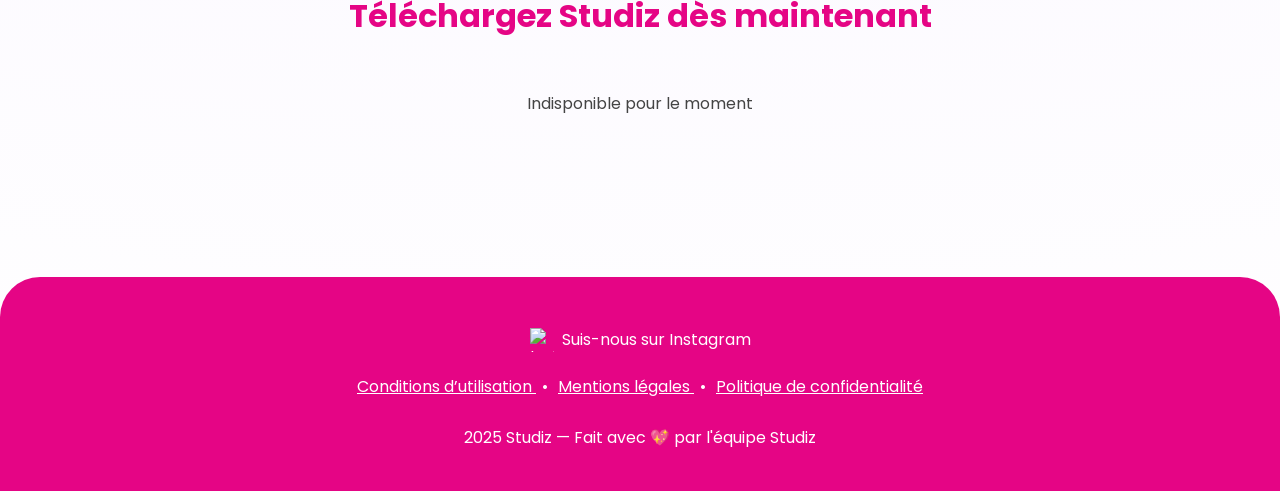
==== commit 26858ac2: "Add files via upload" ====
--- a/index.html
+++ b/index.html
@@ -9,17 +9,14 @@
   <link href="https://fonts.googleapis.com/css2?family=Poppins:wght@400;600;700&display=swap" rel="stylesheet" />
   <link rel="stylesheet" href="style.css" />
 
-  <!-- Primary Meta Tags -->
   <meta name="title" content="Studiz" />
   <meta name="description" content="Votre assistant étudiant moderne — suivez vos cours, devoirs et réussites en un seul endroit." />
 
-  <!-- Open Graph / Facebook -->
   <meta property="og:type" content="website" />
   <meta property="og:title" content="Studiz" />
   <meta property="og:description" content="Votre assistant étudiant moderne — suivez vos cours, devoirs et réussites en un seul endroit." />
   <meta property="og:image" content="https://i.ibb.co/ZpysZ2gQ/Studiz.png" />
 
-  <!-- Twitter -->
   <meta property="twitter:card" content="summary_large_image" />
   <meta property="twitter:title" content="Studiz" />
   <meta property="twitter:description" content="Votre assistant étudiant moderne — suivez vos cours, devoirs et réussites en un seul endroit." />
@@ -27,7 +24,6 @@
 </head>
 
 <body>
-  <!-- NAVBAR -->
   <nav class="navbar">
     <div class="nav-left">
       <img src="icon.png" alt="Studiz Logo" class="logo" />
@@ -49,7 +45,6 @@
     </div>
   </nav>
 
-  <!-- HERO -->
   <header class="hero" style="padding-top: 60px;">
     <div class="hero-content">
       <h1>
@@ -81,11 +76,11 @@
     </div>
 
     <div class="hero-image">
-      <img src="scr1.png" alt="Aperçu de l'application Studiz" />
+      <img src="mascotte.png" alt="Mascotte Studiz" class="mascot-hero" />
+      <img src="scr1.png" alt="Aperçu de l'application Studiz" class="main-scr" />
     </div>
   </header>
 
-  <!-- FEATURES -->
   <section id="features">
     <h2>Fonctionnalités principales</h2>
     <div class="features-grid fade-in">
@@ -115,7 +110,6 @@
     </div>
   </section>
 
-  <!-- TEAM -->
   <section id="team">
     <h2>Notre Équipe</h2>
     <div class="team-grid fade-in">
@@ -135,7 +129,6 @@
     </div>
   </section>
 
-  <!-- SCREENSHOTS -->
   <section id="screenshots">
     <h2>Aperçu de l'application</h2>
     <div class="screens fade-in">
@@ -145,8 +138,7 @@
     </div>
   </section>
 
-  <!-- FEEDBACK -->
-<section id="feedback">
+  <section id="feedback">
   <h2>Donne ton avis ou signale un problème</h2>
   <p>Ton retour nous aide à améliorer Studiz pour tous les étudiants 🐭</p>
 
@@ -154,7 +146,6 @@
     📩 Ouvrir le formulaire
   </button>
 
-  <!-- 🔽 LIGNE AJOUTÉE -->
   <p style="margin-bottom:25px;">
     <a href="https://docs.google.com/forms/d/e/1FAIpQLSekv_NqDPkGzAgGNL9A16KrQ8tg4362csbHbg00p81N3AnONA/viewform"
        target="_blank"
@@ -176,18 +167,13 @@
   </div>
 </section>
 
-  <!-- DOWNLOAD -->
   <section id="download">
     <h2>Téléchargez Studiz dès maintenant</h2>
     <p>Indisponible pour le moment</p>
     <div class="download-btn-wrapper">
-     <!-- <a href="" class="btn-primary large" target="_blank">
-        🐭 Télécharger APK
-      </a> -->
-    </div>
-  </section>
-
-  <!-- FOOTER -->
+    </div>
+  </section>
+
   <footer>
     <p>
       <a href="https://www.instagram.com/studizapp?igsh=MXZmaXpkN3NvNW54cw==" target="_blank" style="color:white; text-decoration:none; display:inline-flex; align-items:center; gap:8px; margin-top:10px;">
@@ -214,116 +200,10 @@
     <p>2025 Studiz — Fait avec 💖 par l'équipe Studiz</p>
   </footer>
 
-  <!-- POPUP CONDITIONS -->
-  <div id="terms-popup" class="popup">
-    <div class="popup-content">
-      <span class="close-btn">&times;</span>
-      <h2>Conditions d’utilisation</h2>
-      <p>
-        Studiz est une application d’aide à l’organisation étudiante.  
-        Bien que nous fassions tout notre possible pour garantir la fiabilité des informations affichées,  
-        <strong>l’utilisateur ne doit pas reposer toute sa confiance sur l’application.</strong><br><br>
-        Nous recommandons de toujours <strong>vérifier les données sur les sites officiels</strong> 
-        (universités, plateformes d’examen, etc.).  
-        L’équipe Studiz ne peut être tenue responsable des choix, décisions ou conséquences 
-        résultant de l’utilisation de l’application.
-      </p>
-    </div>
-  </div>
-
-  <!-- POPUP MENTIONS LÉGALES -->
-  <div id="mentions-popup" class="popup">
-    <div class="popup-content">
-      <span class="close-btn">&times;</span>
-      <h2>Mentions légales</h2>
-      <p>
-        <strong>Éditeur de l’application</strong><br>
-        Studiz, application d’organisation pour étudiants.<br>
-        Responsable de publication : Evan<br>
-        Contact : <a href="mailto:studiz.fun@gmail.com">studiz.fun@gmail.com</a><br><br>
-
-        <strong>Nature du service</strong><br>
-        Studiz est une application permettant de suivre ses cours, devoirs et résultats.  
-        L’application est proposée à titre d’outil d’aide à l’organisation et n’a pas de valeur contractuelle 
-        vis-à-vis des établissements d’enseignement ou des organismes officiels.<br><br>
-
-        <strong>Propriété intellectuelle</strong><br>
-        L’ensemble des éléments graphiques, logo, identité visuelle, textes et captures d’écran de Studiz 
-        sont la propriété de l’équipe Studiz, sauf mention contraire.  
-        Toute reproduction, représentation ou diffusion, totale ou partielle, sans autorisation préalable, 
-        est interdite.<br><br>
-
-        <strong>Responsabilité</strong><br>
-        L’éditeur ne peut être tenu responsable des dommages directs ou indirects résultant de l’utilisation 
-        de l’application ou de l’impossibilité d’y accéder, quelles qu’en soient les causes.<br><br>
-
-        <strong>Contact</strong><br>
-        Pour toute question liée à l’application ou à son utilisation, vous pouvez écrire à :  
-        <a href="mailto:studiz.fun@gmail.com">studiz.fun@gmail.com</a>.
-      </p>
-    </div>
-  </div>
-
-  <!-- POPUP POLITIQUE DE CONFIDENTIALITÉ -->
-<div id="privacy-popup" class="popup">
-  <div class="popup-content">
-    <span class="close-btn">&times;</span>
-    <h2>Politique de confidentialité</h2>
-    <p>
-      <strong>1. Données traitées dans l’application</strong><br>
-      Studiz est conçu comme un outil d’organisation pour étudiants.  
-      Les informations que vous saisissez dans l’application (par exemple : matières, classes, devoirs, notes, informations de cours)
-      sont enregistrées <strong>localement sur votre appareil</strong> afin de vous permettre de gérer votre planning et votre année scolaire.<br>
-      Ces données ne sont pas envoyées à l’éditeur de l’application ni à un serveur Studiz.<br><br>
-
-      <strong>2. Import d’emplois du temps via des liens .ics</strong><br>
-      Studiz permet d’enregistrer des liens de type <code>.ics</code> (calendriers externes, par exemple ceux fournis par une université).  
-      Lorsque vous ajoutez ces liens dans les paramètres, ils sont enregistrés sur votre appareil.<br><br>
-
-      À l’ouverture de l’application, Studiz peut <strong>interroger automatiquement ces liens .ics</strong> afin de récupérer et mettre à jour votre planning.<br>
-      Concrètement, cela signifie que des requêtes sont envoyées aux serveurs qui hébergent ces emplois du temps (par exemple, les serveurs de votre établissement).<br><br>
-
-      Studiz ne fait pas transiter ces requêtes par un serveur propre à l’éditeur :<br>
-      – les appels sont faits directement entre votre appareil et le serveur de l’emploi du temps ;<br>
-      – l’éditeur de Studiz n’a pas accès au contenu des fichiers .ics téléchargés ;<br>
-      – les informations contenues dans ces fichiers (cours, codes de matières, salles, etc.) sont gérées localement dans l’application.<br><br>
-
-      Comme pour toute connexion Internet, les serveurs qui fournissent ces fichiers .ics peuvent recevoir certaines informations techniques 
-      (telles que votre adresse IP ou les en-têtes de requête), comme pour toute navigation classique sur le web.<br><br>
-
-      <strong>3. Absence de collecte et de suivi par l’éditeur</strong><br>
-      L’éditeur de Studiz ne met en place :<br>
-      – aucun système de compte ou d’inscription ;<br>
-      – aucune synchronisation cloud gérée par Studiz ;<br>
-      – aucun suivi publicitaire ou analytique (pas de tracking, cookies ou traceurs intégrés) ;<br>
-      – aucun stockage de vos données sur un serveur contrôlé par Studiz.<br><br>
-
-      Toutes les informations que vous consultez et modifiez dans l’application (y compris celles provenant des fichiers .ics)
-      restent gérées sur votre appareil.<br><br>
-
-      <strong>4. Vos droits</strong><br>
-      En règle générale, les données que vous saisissez dans Studiz sont sous votre contrôle direct et restent sur votre téléphone.
-      La suppression de l’application entraîne la suppression des données stockées localement.<br><br>
-
-      Si les liens .ics utilisés proviennent d’un établissement (ex. université), les droits relatifs à ces données 
-      (accès, rectification, etc.) doivent être exercés auprès de cet établissement, qui en reste le responsable.<br><br>
-
-      Pour toute question concernant l’utilisation de vos données dans l’application Studiz, vous pouvez néanmoins nous contacter à :  
-      <a href="mailto:studiz.fun@gmail.com">studiz.fun@gmail.com</a>.<br><br>
-
-      <strong>5. Mise à jour</strong><br>
-      Cette politique pourra évoluer si de nouvelles fonctionnalités nécessitent un traitement différent de vos données 
-      (par exemple, une future synchronisation en ligne ou un compte utilisateur).  
-      Dans ce cas, des informations claires vous seront présentées et, le cas échéant, votre consentement sera demandé.<br><br>
-
-      Dernière mise à jour : 19/11/2025.
-    </p>
-  </div>
-</div>
-
-
-
-  <!-- SCRIPT -->
+  <div id="terms-popup" class="popup"><div class="popup-content"><span class="close-btn">&times;</span><h2>Conditions d’utilisation</h2><p>Studiz est une application d’aide à l’organisation étudiante. Bien que nous fassions tout notre possible pour garantir la fiabilité des informations affichées, l’utilisateur ne doit pas reposer toute sa confiance sur l’application. Nous recommandons de toujours vérifier les données sur les sites officiels. L’équipe Studiz ne peut être tenue responsable des conséquences résultant de l’utilisation de l’application.</p></div></div>
+  <div id="mentions-popup" class="popup"><div class="popup-content"><span class="close-btn">&times;</span><h2>Mentions légales</h2><p><strong>Éditeur</strong> : Studiz. Responsable : Evan. Contact : studiz.fun@gmail.com. Propriété intellectuelle : Tous les éléments graphiques sont la propriété de l'équipe Studiz.</p></div></div>
+  <div id="privacy-popup" class="popup"><div class="popup-content"><span class="close-btn">&times;</span><h2>Politique de confidentialité</h2><p>Les données saisies dans Studiz sont enregistrées localement sur votre appareil. Studiz interroge vos liens .ics directement. Aucune donnée n'est collectée par l'éditeur.</p></div></div>
+
   <script>
     // Fade-in animation
     const observer = new IntersectionObserver((entries) => {
@@ -341,52 +221,31 @@
       toggle.classList.toggle('open');
     });
 
-    // Popups (Conditions d'utilisation, Mentions légales, Politique de confidentialité)
+    // Popups logic
     const popupLinks = document.querySelectorAll('[data-popup-target]');
-    const popups = document.querySelectorAll('.popup');
-    const closeButtons = document.querySelectorAll('.popup .close-btn');
-
-    // Ouverture des popups
     popupLinks.forEach(link => {
       link.addEventListener('click', (e) => {
         e.preventDefault();
-        const targetId = link.getAttribute('data-popup-target');
-        const targetPopup = document.getElementById(targetId);
-        if (targetPopup) {
-          targetPopup.style.display = 'flex';
-        }
+        document.getElementById(link.getAttribute('data-popup-target')).style.display = 'flex';
       });
     });
 
-    // Fermeture via bouton ×
-    closeButtons.forEach(btn => {
-      btn.addEventListener('click', () => {
-        const parentPopup = btn.closest('.popup');
-        if (parentPopup) {
-          parentPopup.style.display = 'none';
-        }
-      });
-    });
-
-    // Fermeture en cliquant en dehors du contenu
+    document.querySelectorAll('.close-btn').forEach(btn => {
+      btn.addEventListener('click', () => btn.closest('.popup').style.display = 'none');
+    });
+
     window.addEventListener('click', (e) => {
-      if (e.target.classList.contains('popup')) {
-        e.target.style.display = 'none';
-      }
-    });
-
-    // Toggle affichage formulaire
-const toggleFormBtn = document.getElementById('toggle-form');
-const feedbackForm = document.getElementById('feedback-form');
-
-toggleFormBtn.addEventListener('click', () => {
-  const isVisible = feedbackForm.style.display === 'block';
-
-  feedbackForm.style.display = isVisible ? 'none' : 'block';
-  toggleFormBtn.textContent = isVisible ? "📩 Ouvrir le formulaire" : "❌ Fermer le formulaire";
-});
-
+      if (e.target.classList.contains('popup')) e.target.style.display = 'none';
+    });
+
+    // Form toggle
+    const toggleFormBtn = document.getElementById('toggle-form');
+    const feedbackForm = document.getElementById('feedback-form');
+    toggleFormBtn.addEventListener('click', () => {
+      const isVisible = feedbackForm.style.display === 'block';
+      feedbackForm.style.display = isVisible ? 'none' : 'block';
+      toggleFormBtn.textContent = isVisible ? "📩 Ouvrir le formulaire" : "❌ Fermer le formulaire";
+    });
   </script>
 </body>
-</html>
-
+</html>
--- a/style.css
+++ b/style.css
@@ -0,0 +1,481 @@
+/* -----------------------
+   BASE
+------------------------*/
+* {
+  margin: 0;
+  padding: 0;
+  box-sizing: border-box;
+}
+body {
+  font-family: "Poppins", sans-serif;
+  background: radial-gradient(circle at top, #fbe4f5 0%, #f8f3ff 60%, #fff 100%);
+  color: #2b1b2e;
+  overflow-x: hidden;
+  line-height: 1.6;
+}
+/* -----------------------
+   NAVBAR
+------------------------*/
+.navbar {
+  display: flex;
+  justify-content: space-between;
+  align-items: center;
+  padding: 18px 8%;
+  background: rgba(255, 255, 255, 0.7);
+  backdrop-filter: blur(20px);
+  position: sticky;
+  top: 0;
+  z-index: 100;
+}
+.nav-left {
+  display: flex;
+  align-items: center;
+  gap: 10px;
+}
+.logo {
+  height: 36px;
+}
+.logo-text {
+  font-weight: 700;
+  font-size: 1.4rem;
+  color: #e50585;
+}
+.nav-right {
+  display: flex;
+  align-items: center;
+  gap: 25px;
+}
+.nav-right a {
+  text-decoration: none;
+  color: #3c1849;
+  font-weight: 500;
+  transition: color 0.3s;
+}
+.nav-right a:hover {
+  color: #e50585;
+}
+.btn-nav {
+  background: linear-gradient(135deg, #e50585, #ff66b3);
+  color: white !important;
+  padding: 13px 34px;
+  border-radius: 10px; /* Bordures arrondies restaurées */
+  font-weight: 600;
+  box-shadow: 0 4px 12px rgba(229, 5, 133, 0.3);
+  transition: all 0.3s;
+}
+.btn-nav:hover {
+  transform: translateY(-2px);
+}
+/* -----------------------
+   HAMBURGER
+------------------------*/
+.menu-toggle {
+  display: none;
+  flex-direction: column;
+  justify-content: space-between;
+  width: 26px;
+  height: 18px;
+  cursor: pointer;
+}
+.menu-toggle .bar {
+  height: 3px;
+  width: 100%;
+  background: #e50585;
+  border-radius: 5px;
+  transition: all 0.3s;
+}
+.menu-toggle.open .bar:nth-child(1) {
+  transform: rotate(45deg) translateY(7px);
+}
+.menu-toggle.open .bar:nth-child(2) {
+  opacity: 0;
+}
+.menu-toggle.open .bar:nth-child(3) {
+  transform: rotate(-45deg) translateY(-7px);
+}
+/* -----------------------
+   HERO
+------------------------*/
+.hero {
+  display: flex;
+  align-items: center;
+  justify-content: space-between;
+  flex-wrap: wrap;
+  padding: 100px 8%;
+  text-align: left;
+}
+.hero-content {
+  max-width: 550px;
+}
+.hero h1 {
+  font-size: 2.5rem;
+  font-weight: 700;
+  line-height: 1.3;
+  margin-bottom: 25px;
+  color: #1d0720;
+}
+.text-gradient {
+  display: inline-block;
+  background-clip: text;
+  -webkit-background-clip: text;
+  -webkit-text-fill-color: transparent;
+}
+.text-gradient.pink { background-image: linear-gradient(90deg, #ff2c8e, #ff4dd8); }
+.text-gradient.purple { background-image: linear-gradient(90deg, #a94eff, #d07bff); }
+.text-gradient.blue { background-image: linear-gradient(90deg, #00b3d4, #6ff1ff); }
+.hero p {
+  font-size: 1.1rem;
+  margin-bottom: 30px;
+  color: #55355d;
+}
+.buttons {
+  display: flex;
+  flex-wrap: wrap;
+  gap: 15px;
+}
+.btn-primary, .btn-secondary {
+  border-radius: 10px;
+  text-decoration: none;
+  font-weight: 600;
+  transition: all 0.3s;
+}
+.btn-primary {
+  background: linear-gradient(135deg, #e50585, #ff66b3);
+  color: white;
+  padding: 16px 36px;
+  box-shadow: 0 4px 15px rgba(229, 5, 133, 0.3);
+}
+.btn-primary.large {
+  padding: 20px 44px;
+  font-size: 1.05rem;
+}
+.btn-secondary {
+  border: 2px solid #e50585;
+  color: #e50585;
+  padding: 15px 32px;
+}
+.btn-secondary:hover {
+  background: #e50585;
+  color: white;
+}
+.hero-image img {
+  width: 330px;
+  border-radius: 25px;
+  background: transparent !important; /* ✅ retire tout fond blanc */
+  box-shadow: none; /* ✅ enlève l’ombre qui donnait l’effet de fond */
+  margin-top: 20px;
+}
+/* -----------------------
+   RATINGS
+------------------------*/
+.ratings {
+  display: flex;
+  gap: 40px;
+  margin-top: 40px;
+}
+.ratings h2 {
+  font-size: 2rem;
+  color: #e50585;
+}
+/* -----------------------
+   FEATURES / TEAM / SCREENSHOTS
+------------------------*/
+section {
+  text-align: center;
+  padding: 80px 8%;
+}
+section h2 {
+  font-size: 2rem;
+  color: #e50585;
+  margin-bottom: 50px;
+}
+.features-grid, .team-grid {
+  display: grid;
+  grid-template-columns: repeat(auto-fit, minmax(250px, 1fr));
+  gap: 40px;
+}
+.feature, .team-member {
+  background: white;
+  border-radius: 20px;
+  padding: 30px 20px;
+  box-shadow: 0 8px 25px rgba(0, 0, 0, 0.07);
+  transition: transform 0.3s, box-shadow 0.3s;
+}
+.feature:hover, .team-member:hover {
+  transform: translateY(-6px);
+  box-shadow: 0 10px 25px rgba(229, 5, 133, 0.25);
+}
+/* TEAM */
+.team-member img {
+  width: 100px;
+  height: 100px;
+  border-radius: 50%;
+  margin-bottom: 15px;
+  object-fit: cover;
+}
+.team-member h3 a {
+  text-decoration: none;
+  color: #e50585;
+}
+.team-member .role {
+  color: #666;
+  font-weight: 600;
+  margin-bottom: 10px;
+}
+/* -----------------------
+   SCREENSHOTS (sans fond blanc)
+------------------------*/
+#screenshots {
+  text-align: center;
+  padding: 80px 8%;
+}
+.screens {
+  display: flex;
+  justify-content: center;
+  flex-wrap: wrap;
+  gap: 25px;
+}
+.screens img {
+  width: 230px;
+  border-radius: 20px;
+  background: transparent; /* Fond transparent */
+  box-shadow: none; /* Retire toute ombre */
+  transition: transform 0.3s;
+}
+.screens img:hover {
+  transform: scale(1.05);
+}
+/* -----------------------
+   DOWNLOAD
+------------------------*/
+#download {
+  text-align: center;
+  padding: 120px 8%;
+}
+#download p {
+  margin-bottom: 40px;
+  color: #444;
+}
+.download-btn-wrapper {
+  display: flex;
+  justify-content: center;
+}
+/* -----------------------
+   FOOTER
+------------------------*/
+footer {
+  text-align: center;
+  padding: 40px 10px;
+  background: #e50585;
+  color: white;
+  border-top-left-radius: 40px;
+  border-top-right-radius: 40px;
+}
+/* -----------------------
+   RESPONSIVE MENU
+------------------------*/
+@media (max-width: 900px) {
+  .menu-toggle { display: flex; }
+  .nav-right {
+    position: absolute;
+    top: 70px;
+    left: 0;
+    width: 100%;
+    flex-direction: column;
+    background: rgba(255,255,255,0.98);
+    box-shadow: 0 10px 30px rgba(0,0,0,0.1);
+    border-radius: 0 0 15px 15px;
+    padding: 25px 0 35px;
+    transform: translateY(-250%);
+    transition: all 0.4s ease;
+    z-index: 99;
+  }
+  .nav-right.active { transform: translateY(0); }
+  .nav-right a {
+    font-size: 1.1rem;
+    padding: 12px 20px;
+    text-align: center;
+  }
+  .btn-nav {
+    margin: 15px 20px;
+    padding: 16px 24px;
+  }
+  .hero {
+    flex-direction: column;
+    text-align: center;
+    padding: 60px 8%;
+  }
+  .hero-image img {
+    width: 250px;
+    margin-top: 30px;
+    background: transparent; /* Fond transparent sur mobile aussi */
+  }
+}
+/* -----------------------
+   ANIMATION
+------------------------*/
+.fade-in { opacity: 0; transform: translateY(40px); transition: all 1s ease; }
+.fade-in.visible { opacity: 1; transform: translateY(0); }
+
+/* -----------------------
+   POPUP CONDITIONS
+------------------------*/
+.popup {
+  display: none;
+  position: fixed;
+  top: 0;
+  left: 0;
+  width: 100%;
+  height: 100%;
+  background: rgba(0, 0, 0, 0.6);
+  justify-content: center;
+  align-items: center;
+  z-index: 1000;
+}
+
+.popup-content {
+  background: white;
+  padding: 40px 30px;
+  border-radius: 15px;
+  max-width: 600px;
+  width: 90%;
+  color: #2b1b2e;
+  box-shadow: 0 10px 30px rgba(0, 0, 0, 0.2);
+  text-align: left;
+  animation: pop-in 0.3s ease;
+  position: relative;
+  max-height: 80vh;        /* Empêche de dépasser l'écran */
+  overflow-y: auto;        /* Active le scroll si nécessaire */
+}
+
+
+.popup-content h2 {
+  color: #e50585;
+  margin-bottom: 15px;
+  text-align: center;
+}
+
+.popup-content p {
+  line-height: 1.7;
+  font-size: 0.95rem;
+}
+
+.close-btn {
+  position: absolute;
+  top: 10px;
+  right: 20px;
+  font-size: 1.8rem;
+  color: #e50585;
+  cursor: pointer;
+}
+
+@keyframes pop-in {
+  from {
+    transform: scale(0.9);
+    opacity: 0;
+  }
+  to {
+    transform: scale(1);
+    opacity: 1;
+  }
+}
+
+
+
+/* FEEDBACK FORM */
+#feedback {
+  text-align: center;
+  padding: 80px 8%;
+}
+
+#feedback p {
+  margin-bottom: 30px;
+  color: #444;
+}
+
+.form-wrapper {
+  max-width: 900px;
+  margin: 0 auto;
+  background: #ffffff;
+  border-radius: 20px;
+  box-shadow: 0 8px 25px rgba(0, 0, 0, 0.07);
+  padding: 20px;
+}
+
+.form-wrapper iframe {
+  width: 100%;
+  border: none;
+  border-radius: 12px;
+}
+
+@media (max-width: 600px) {
+  .form-wrapper iframe {
+    height: 700px;
+  }
+}
+
+
+#toggle-form {
+  cursor: pointer;
+  padding: 14px 28px;
+  font-size: 1rem;
+  border-radius: 10px;
+}
+
+
+#feedback {
+  padding-bottom: 0px !important;   /* Réduit l'espace bas */
+}
+
+#feedback .form-wrapper {
+  margin-bottom: 0; /* Supprime l’espace inutile */
+}
+
+
+/* -----------------------
+   HERO IMAGE & MASCOTTE
+------------------------*/
+.hero-image {
+  display: flex;
+  align-items: flex-end;
+  justify-content: center;
+  position: relative;
+  /* On réduit l'écart global pour favoriser la superposition */
+  gap: 0; 
+  margin-top: 20px;
+}
+
+.mascot-hero {
+  /* Taille rétrécie */
+  width: 250px !important; 
+  height: auto;
+  /* On la décale vers la droite pour qu'elle morde sur le téléphone */
+  margin-right: -50px; 
+  /* On la descend un peu pour l'aligner à la base du tel */
+  margin-bottom: 5px; 
+  z-index: 1;
+  animation: float 3s ease-in-out infinite;
+}
+
+.hero-image .main-scr {
+  width: 320px;
+  border-radius: 25px;
+  position: relative;
+  z-index: 2; /* Le téléphone passe devant la mascotte */
+  box-shadow: none;
+}
+
+/* Ajustement Mobile */
+@media (max-width: 900px) {
+  .hero-image {
+    flex-direction: row; /* On garde le côte à côte même sur mobile */
+    align-items: flex-end;
+  }
+  .mascot-hero {
+    width: 120px !important;
+    margin-right: -30px;
+  }
+  .hero-image .main-scr {
+    width: 220px;
+  }
+}
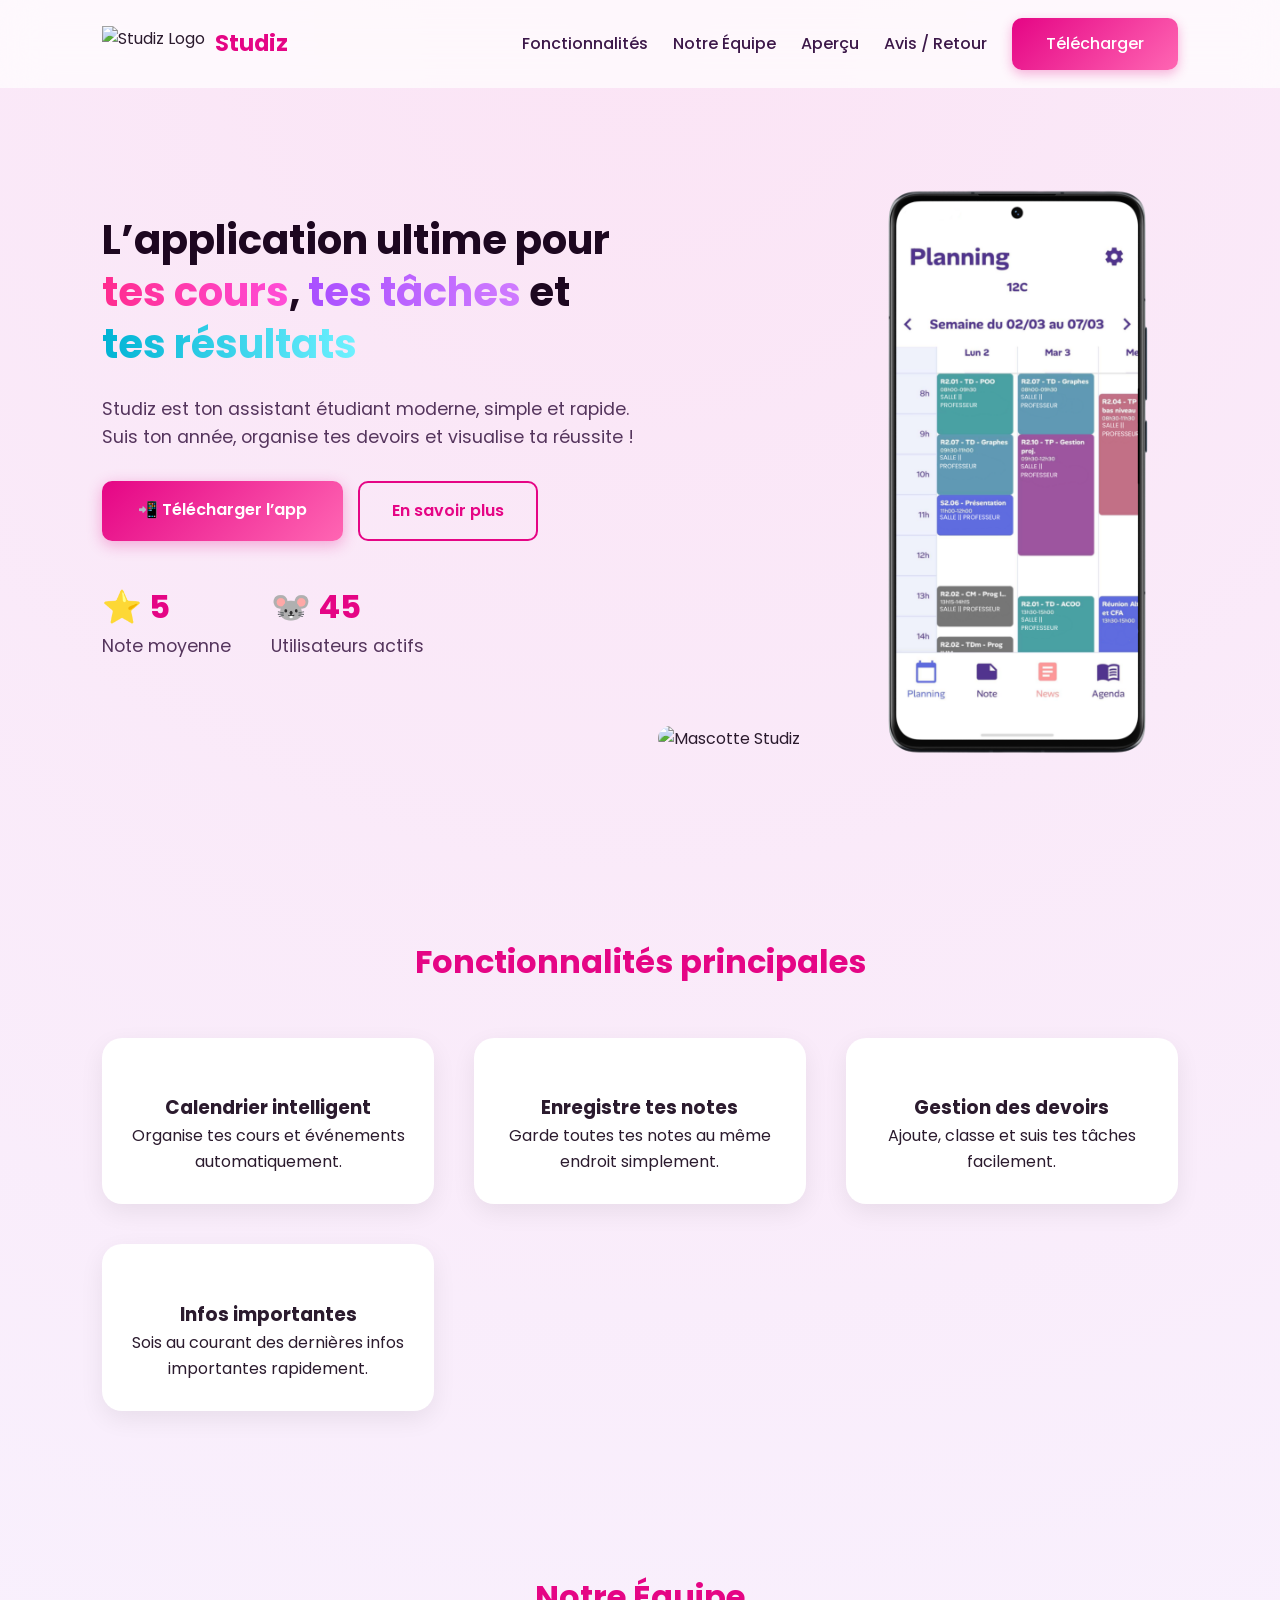
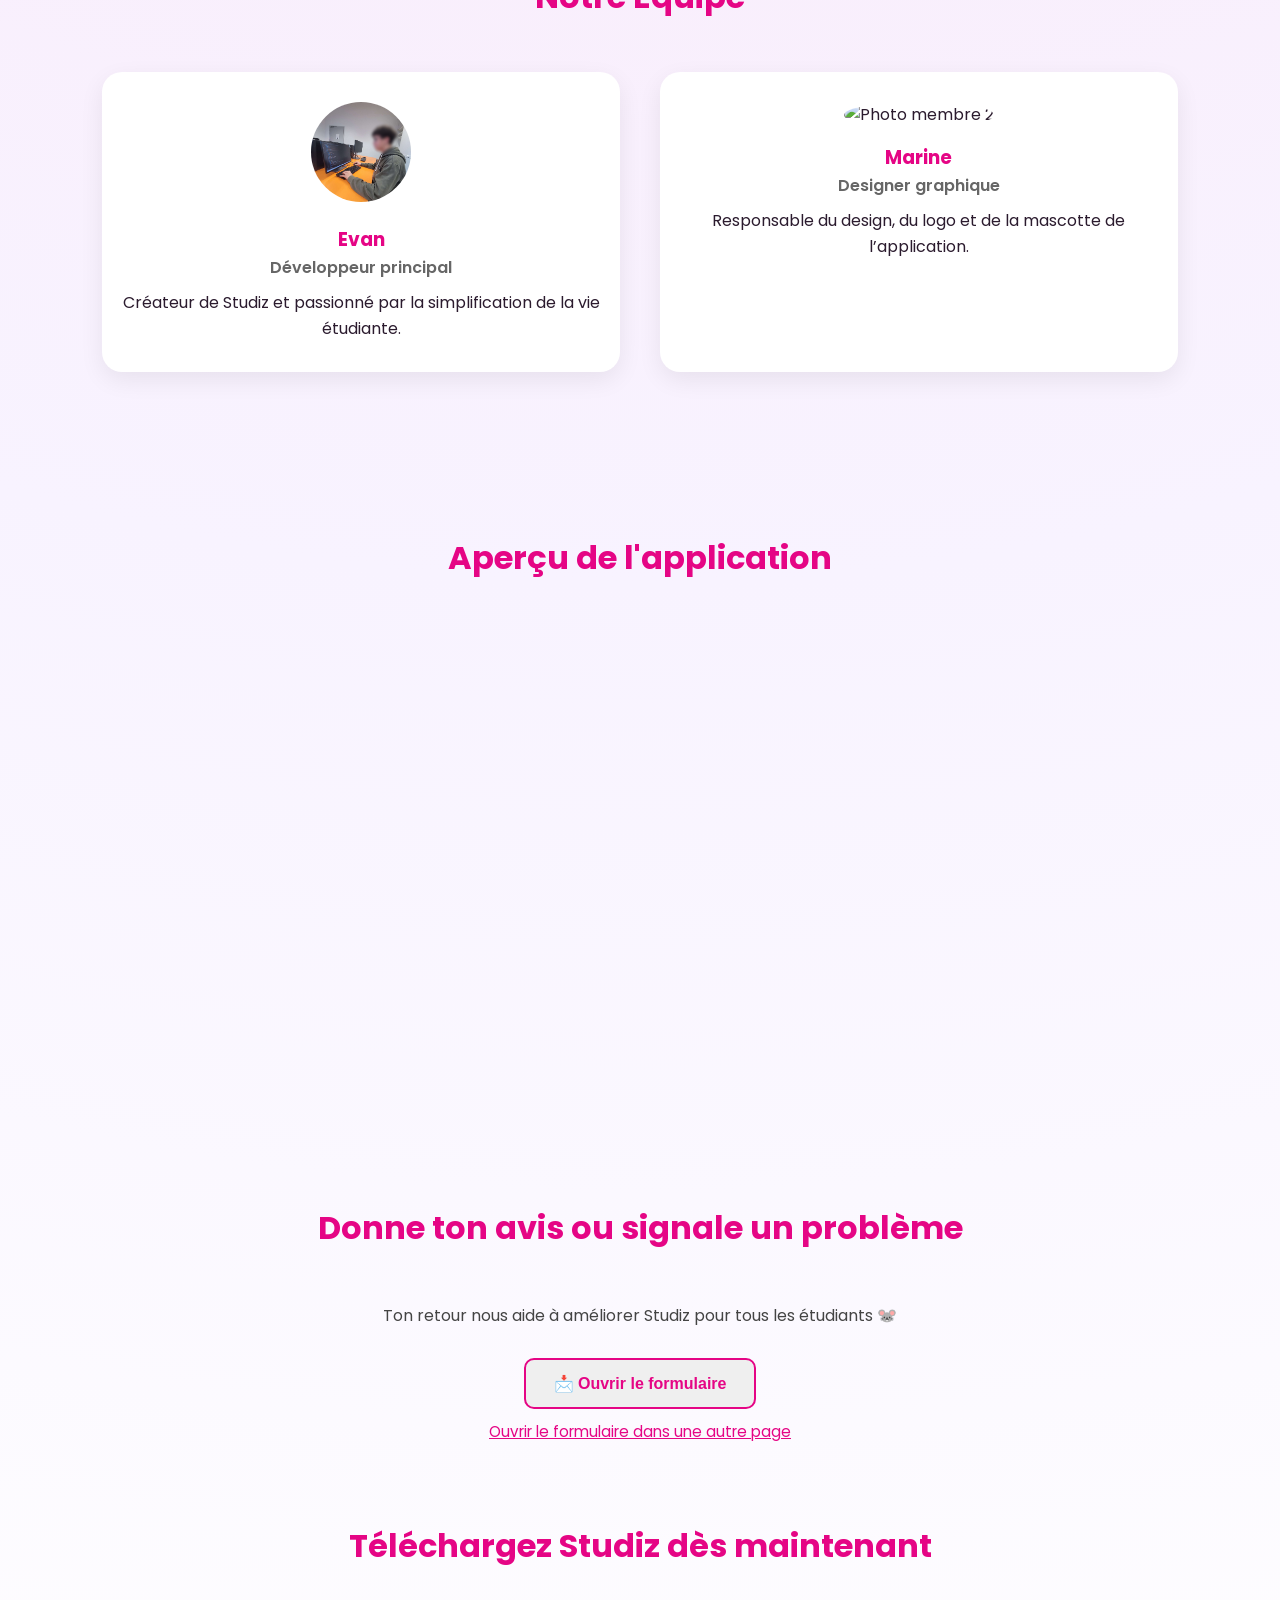
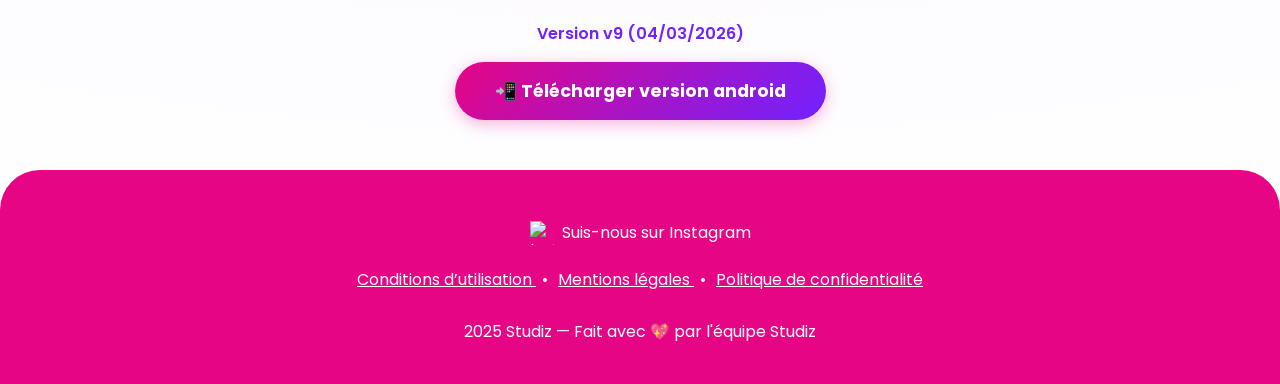
==== commit 3a7cb958: "Fix HTML encoding issues in index.html" ====
--- a/index.html
+++ b/index.html
@@ -167,12 +167,19 @@
   </div>
 </section>
 
-  <section id="download">
-    <h2>Téléchargez Studiz dès maintenant</h2>
-    <p>Indisponible pour le moment</p>
-    <div class="download-btn-wrapper">
-    </div>
-  </section>
+<section id="download" style="text-align: center; padding: 50px 20px;">
+  <h2>Téléchargez Studiz dès maintenant</h2>
+  
+  <p style="margin-bottom: 15px; font-weight: 600; color: #7022ff;">
+    Version v9 (04/03/2026)
+  </p>
+
+  <div class="download-btn-wrapper">
+    <a href="http://studizboard.vercel.app/api/dls" class="btn-primary" style="text-decoration: none; display: inline-block; background: linear-gradient(135deg, #e50585, #7022ff); padding: 15px 40px; border-radius: 50px; color: white; font-weight: bold; font-size: 1.1rem; transition: transform 0.3s ease;">
+      📲 Télécharger version android
+    </a>
+  </div>
+</section>
 
   <footer>
     <p>
@@ -248,4 +255,5 @@
     });
   </script>
 </body>
-</html>+
+</html>
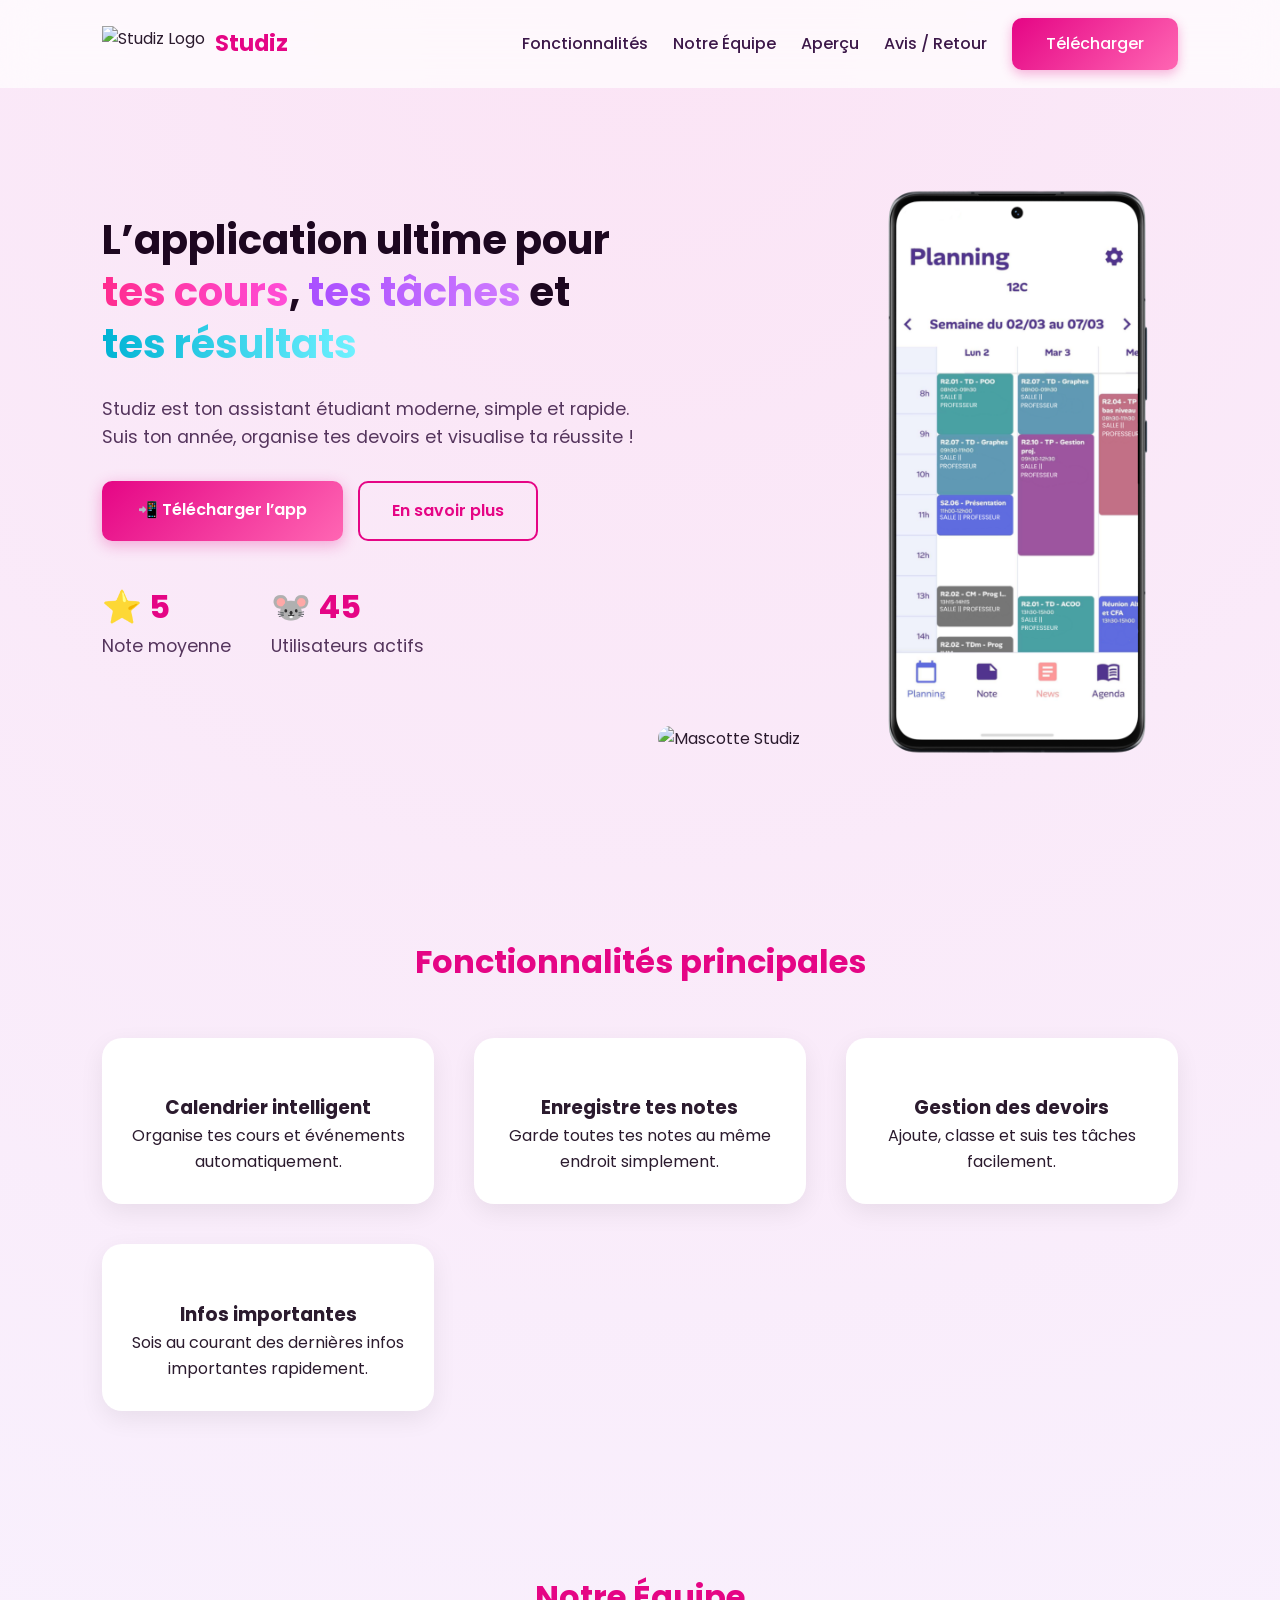
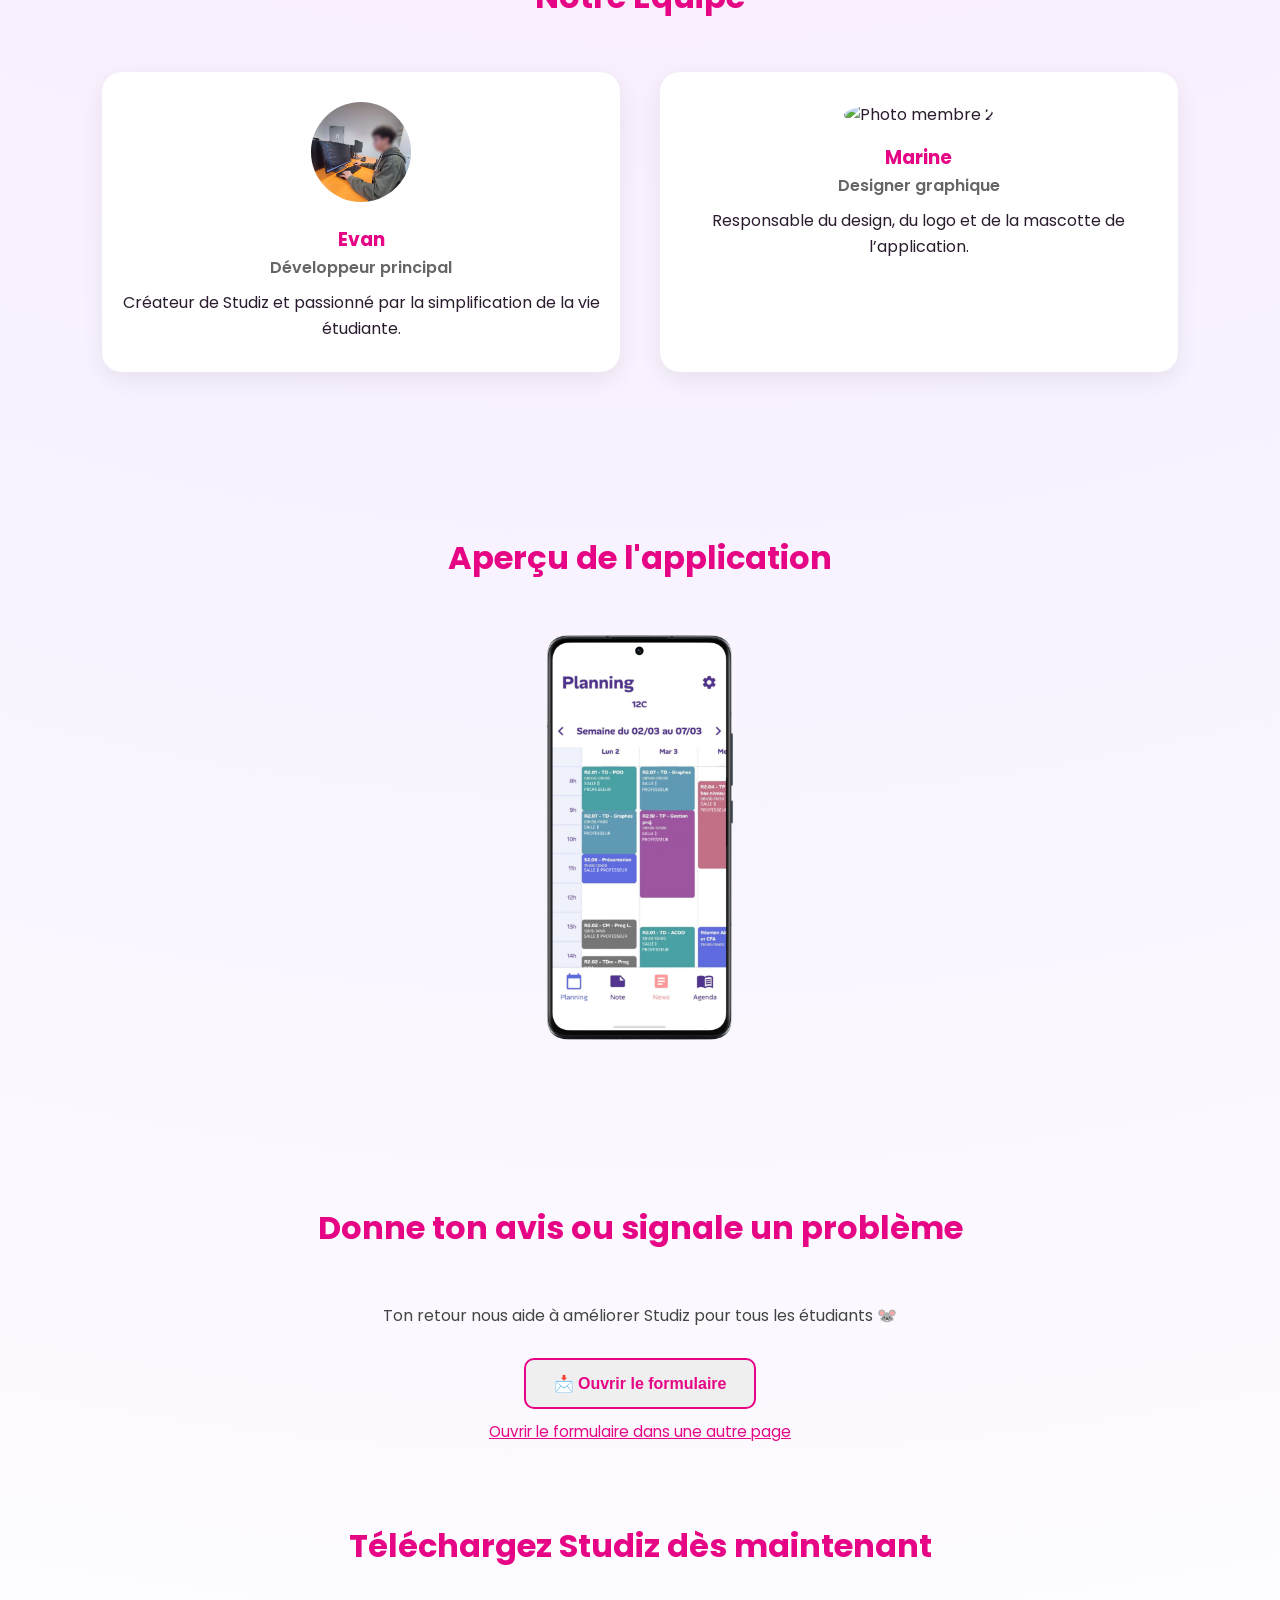
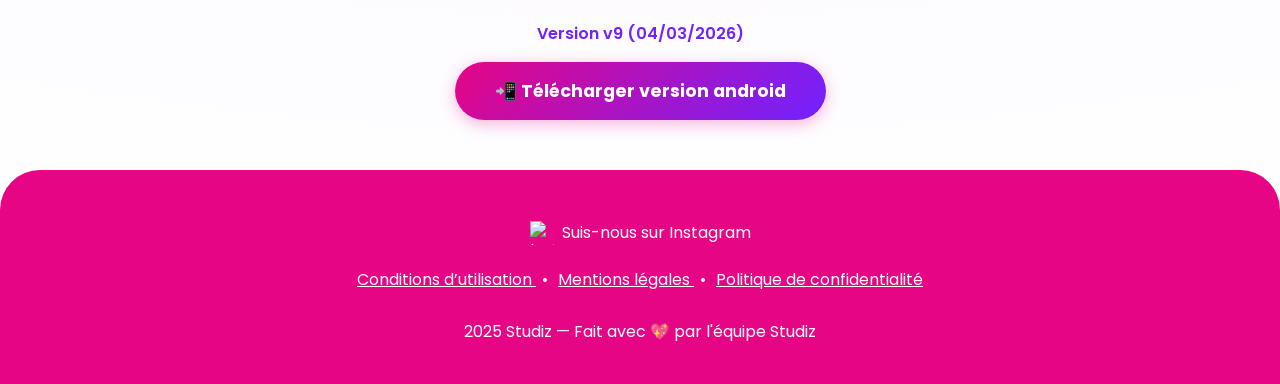
==== commit d551896b: "Update index.html" ====
--- a/index.html
+++ b/index.html
@@ -175,7 +175,7 @@
   </p>
 
   <div class="download-btn-wrapper">
-    <a href="http://studizboard.vercel.app/api/dls" class="btn-primary" style="text-decoration: none; display: inline-block; background: linear-gradient(135deg, #e50585, #7022ff); padding: 15px 40px; border-radius: 50px; color: white; font-weight: bold; font-size: 1.1rem; transition: transform 0.3s ease;">
+    <a href="https://studizboard.vercel.app/api/dl" class="btn-primary" style="text-decoration: none; display: inline-block; background: linear-gradient(135deg, #e50585, #7022ff); padding: 15px 40px; border-radius: 50px; color: white; font-weight: bold; font-size: 1.1rem; transition: transform 0.3s ease;">
       📲 Télécharger version android
     </a>
   </div>
@@ -257,3 +257,4 @@
 </body>
 
 </html>
+
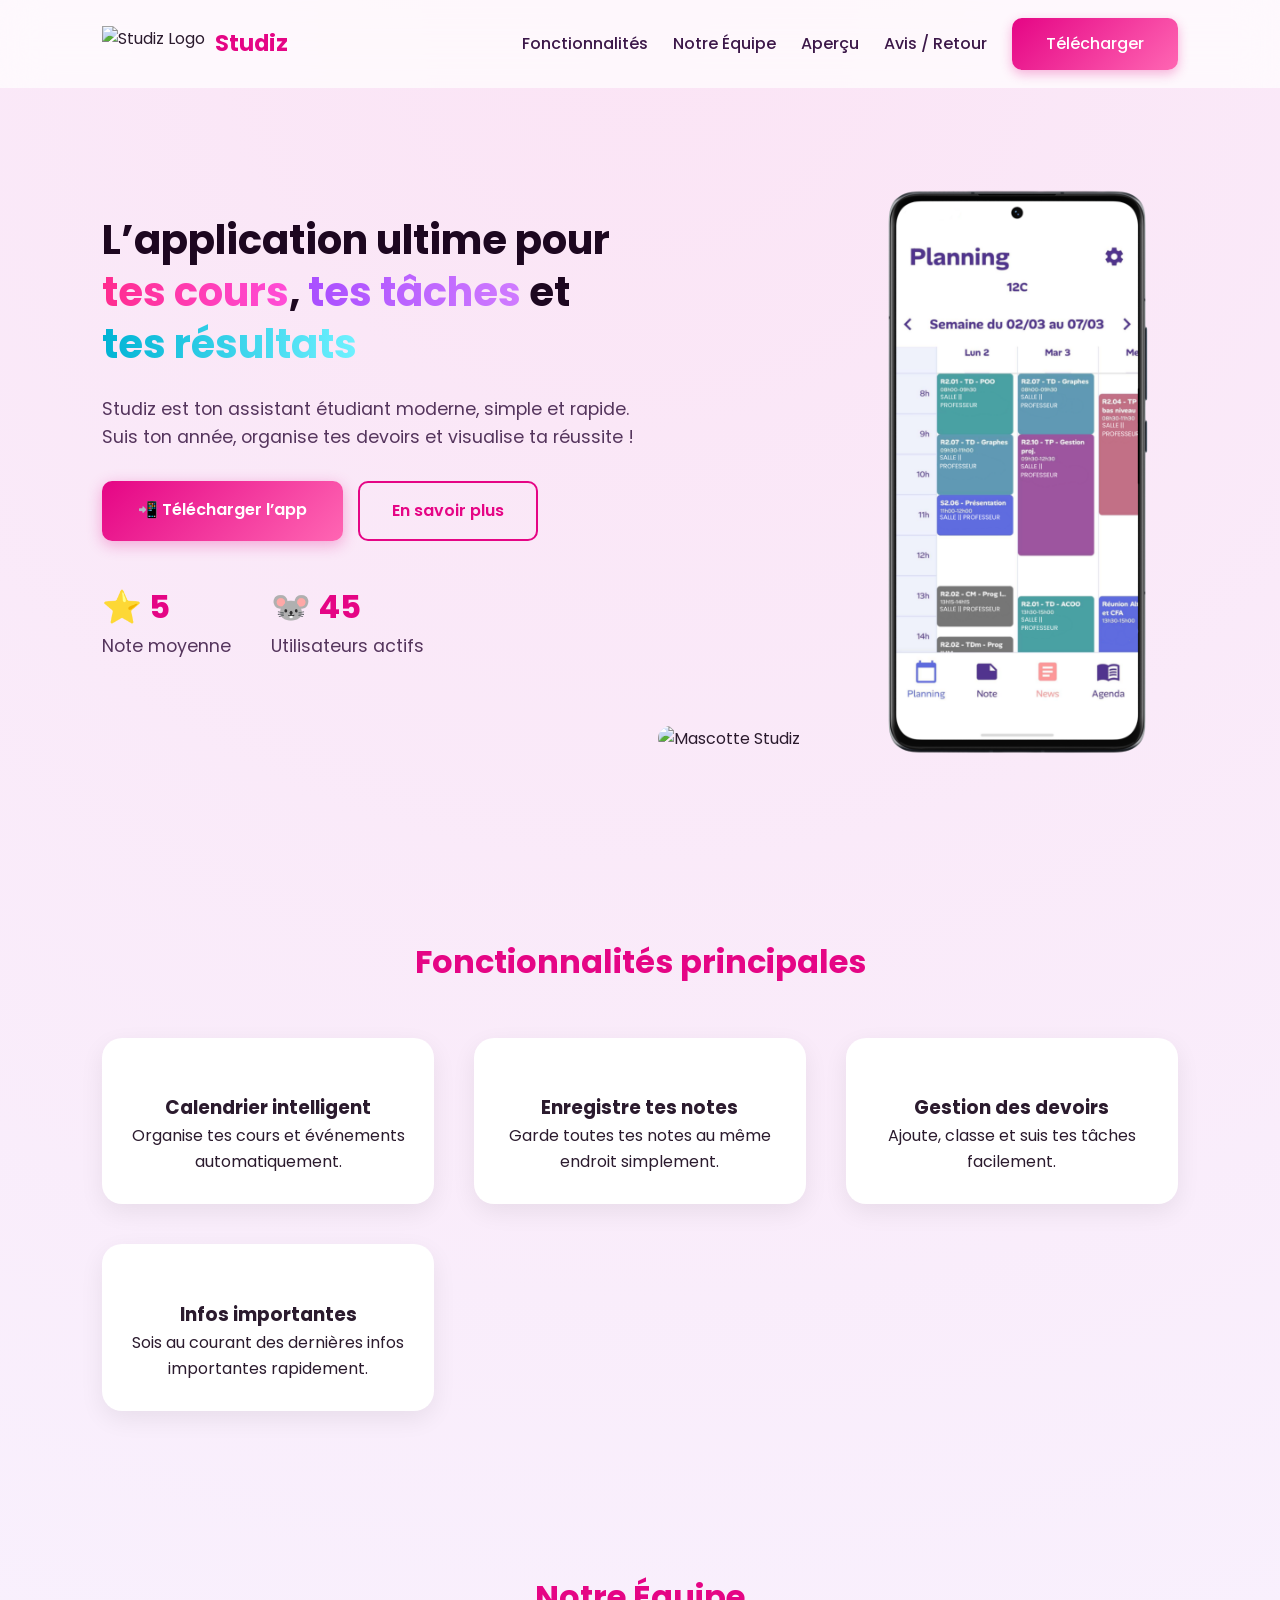
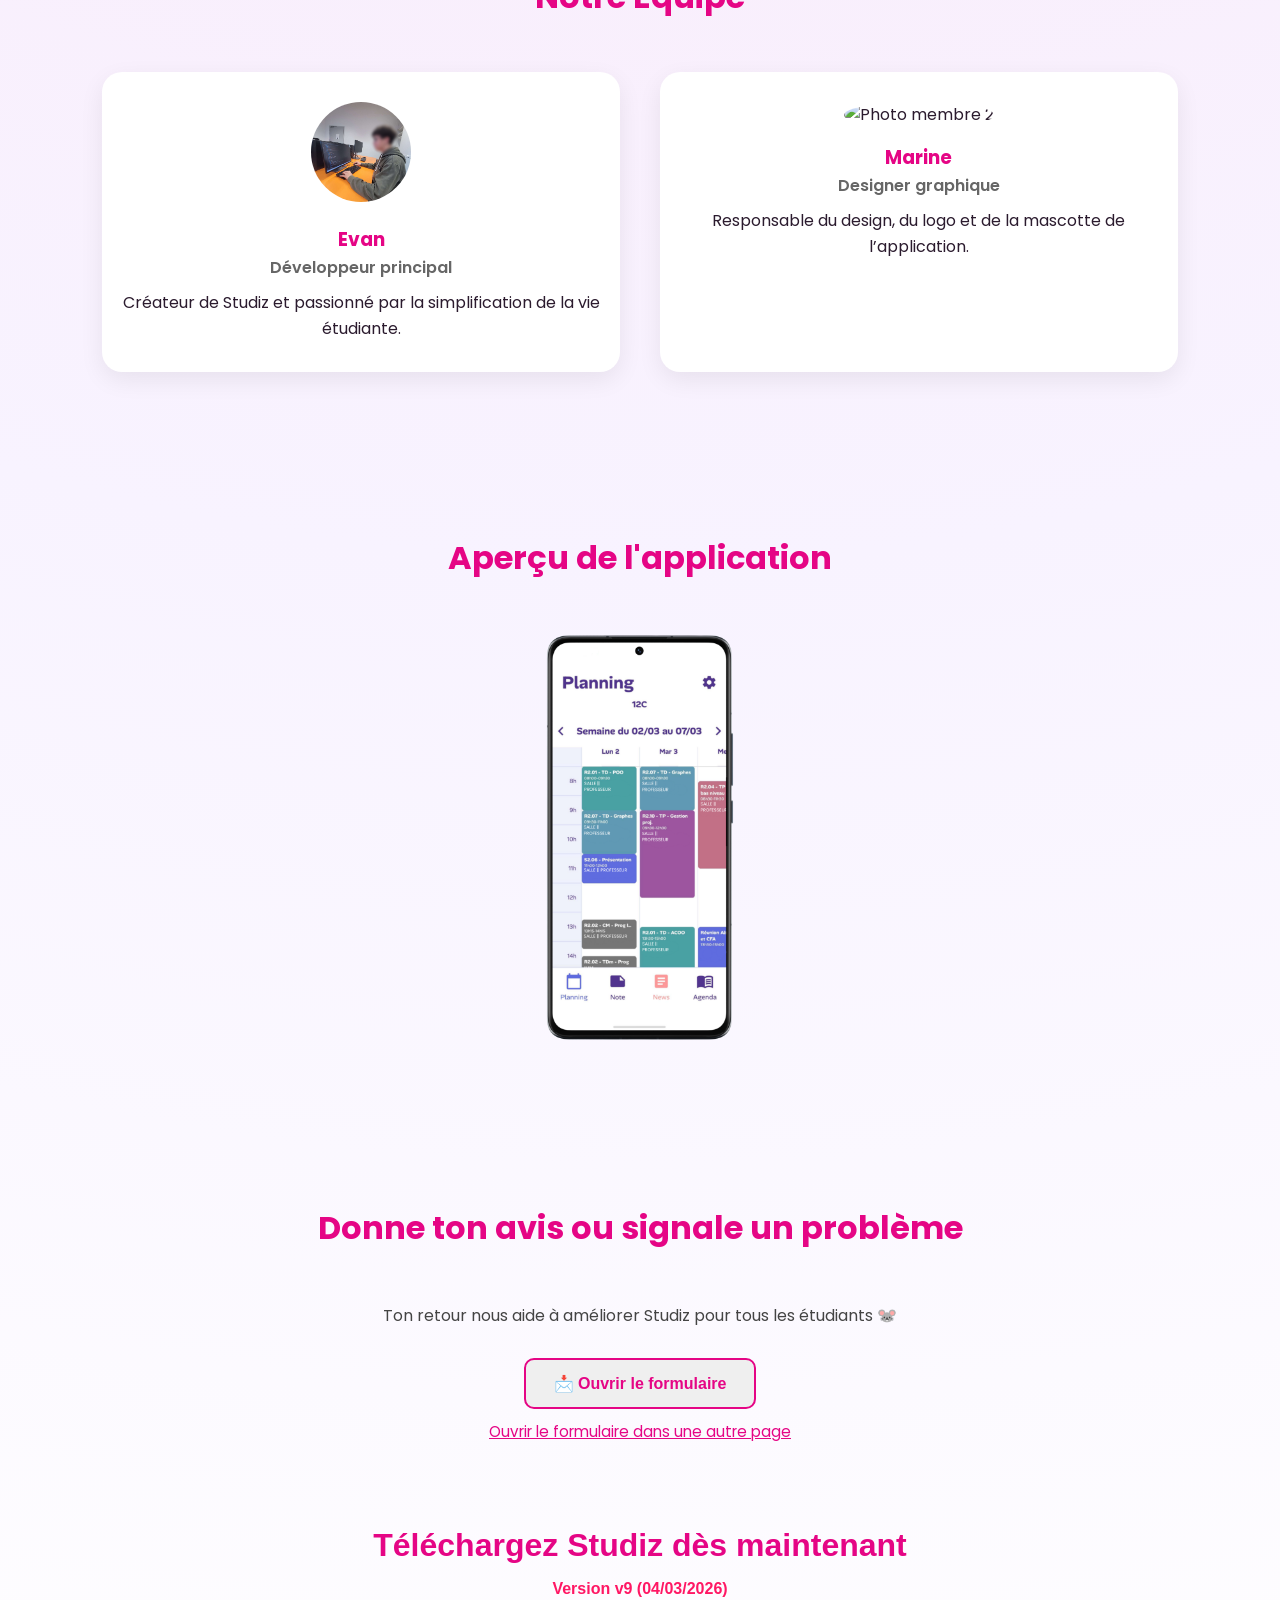
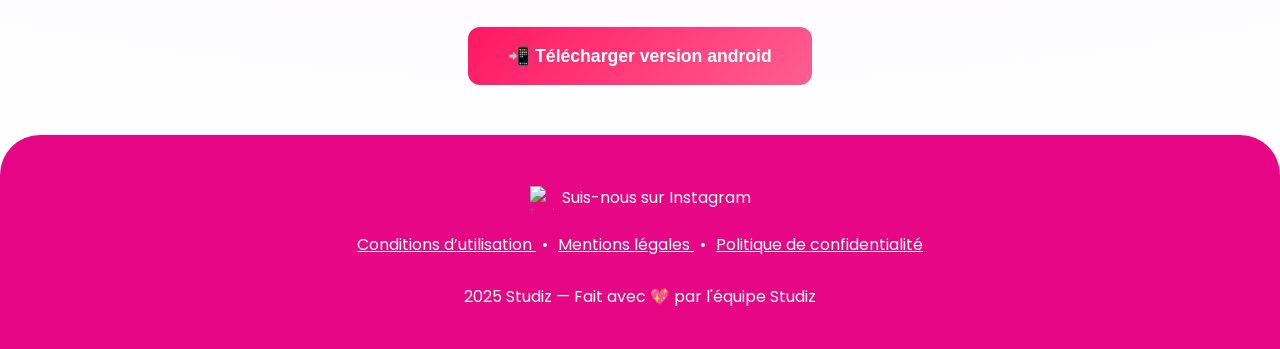
==== commit 1cb8ef54: "Add files via upload" ====
--- a/index.html
+++ b/index.html
@@ -167,15 +167,39 @@
   </div>
 </section>
 
+<style>
+  /* On définit l'effet de survol ici */
+  .btn-studiz:hover {
+    transform: scale(1.05); /* Agrandi légèrement */
+    filter: brightness(1.1); /* Devient plus lumineux */
+    box-shadow: 0 10px 20px rgba(255, 23, 100, 0.3); /* Ajoute une ombre rose */
+  }
+  .btn-studiz:active {
+    transform: scale(0.98); /* Effet d'enfoncement au clic */
+  }
+</style>
+
 <section id="download" style="text-align: center; padding: 50px 20px;">
-  <h2>Téléchargez Studiz dès maintenant</h2>
+  <h2 style="margin-bottom: 5px; font-family: sans-serif;">Téléchargez Studiz dès maintenant</h2>
   
-  <p style="margin-bottom: 15px; font-weight: 600; color: #7022ff;">
+  <p style="margin-top: 0; margin-bottom: 25px; font-weight: 600; color: #FF1764; font-family: sans-serif;">
     Version v9 (04/03/2026)
   </p>
 
   <div class="download-btn-wrapper">
-    <a href="https://studizboard.vercel.app/api/dl" class="btn-primary" style="text-decoration: none; display: inline-block; background: linear-gradient(135deg, #e50585, #7022ff); padding: 15px 40px; border-radius: 50px; color: white; font-weight: bold; font-size: 1.1rem; transition: transform 0.3s ease;">
+    <a href="https://studizboard.vercel.app/api/dl" 
+       class="btn-studiz" 
+       style="text-decoration: none; 
+              display: inline-block; 
+              background: linear-gradient(135deg, #FF1764, #FF5E92); 
+              padding: 15px 40px; 
+              border-radius: 12px; 
+              color: white; 
+              font-weight: bold; 
+              font-size: 1.1rem; 
+              font-family: sans-serif;
+              transition: all 0.3s ease; /* Animation fluide */
+              cursor: pointer;">
       📲 Télécharger version android
     </a>
   </div>
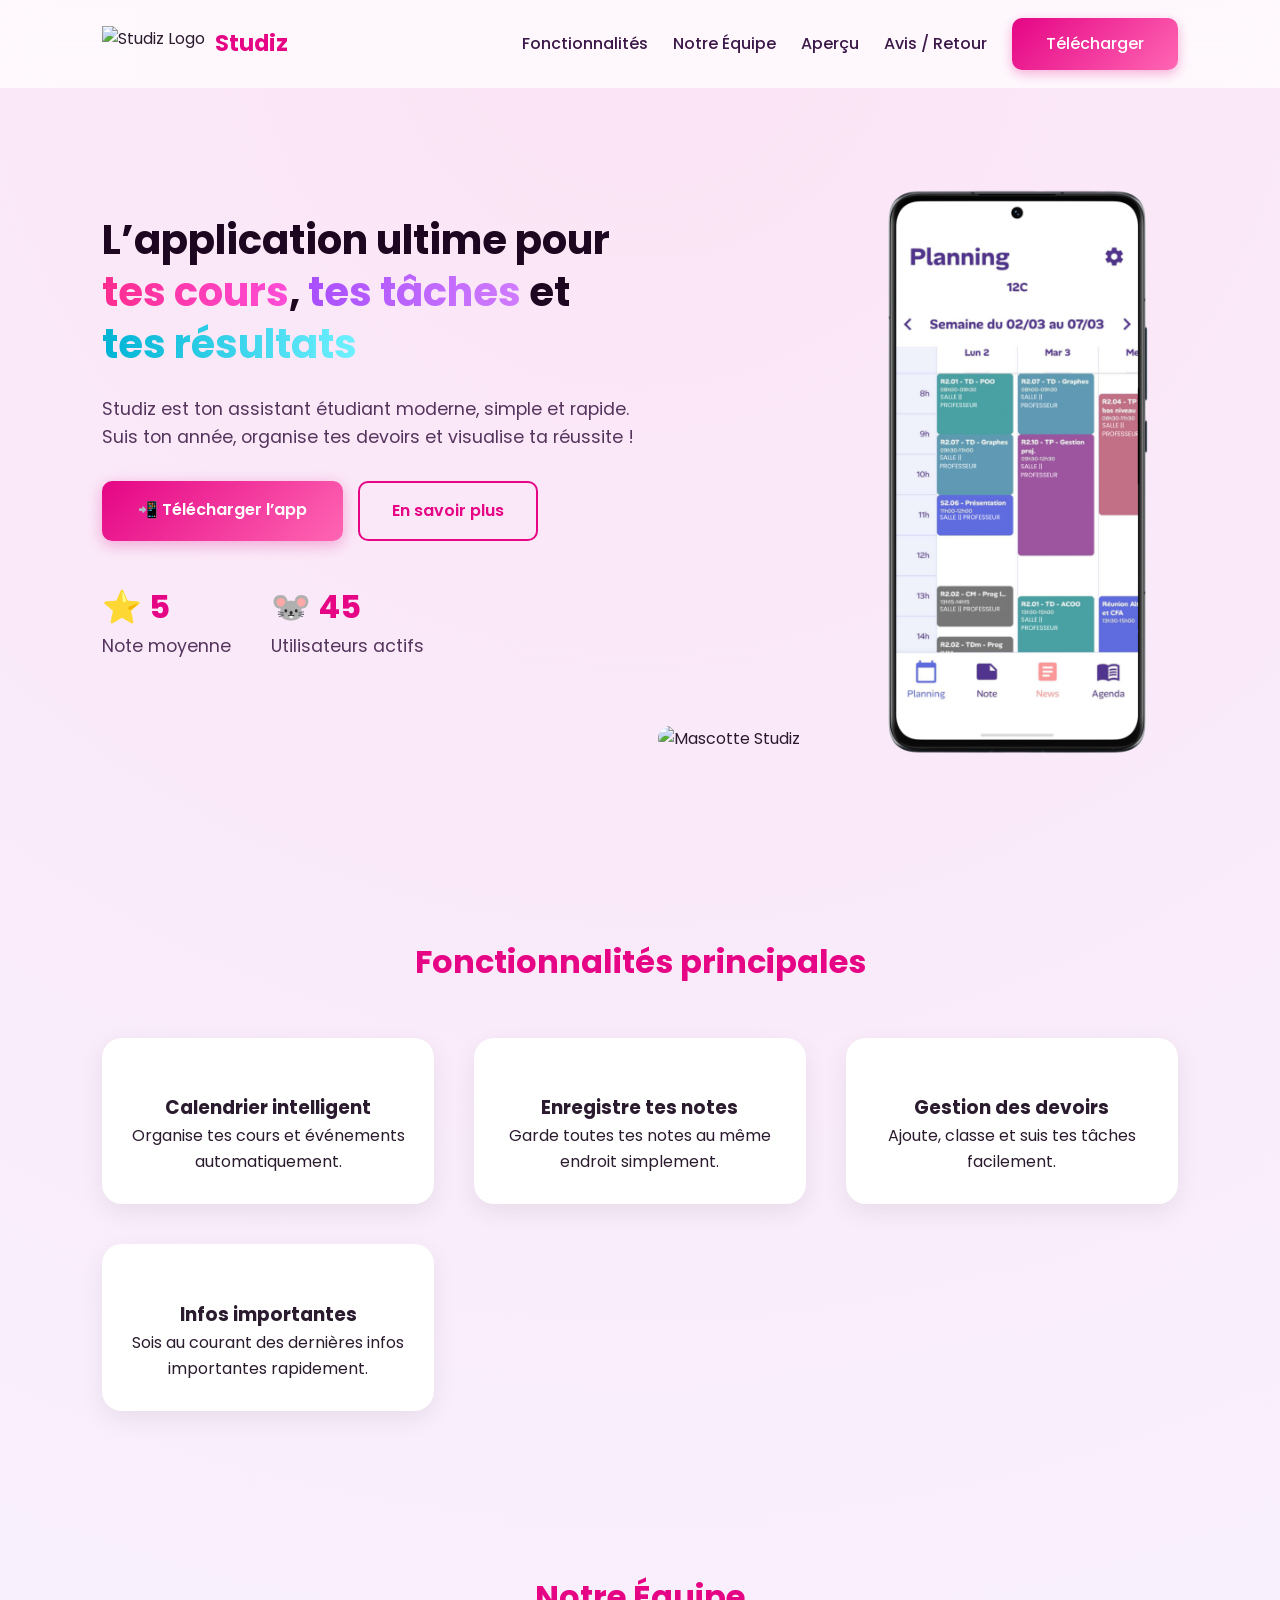
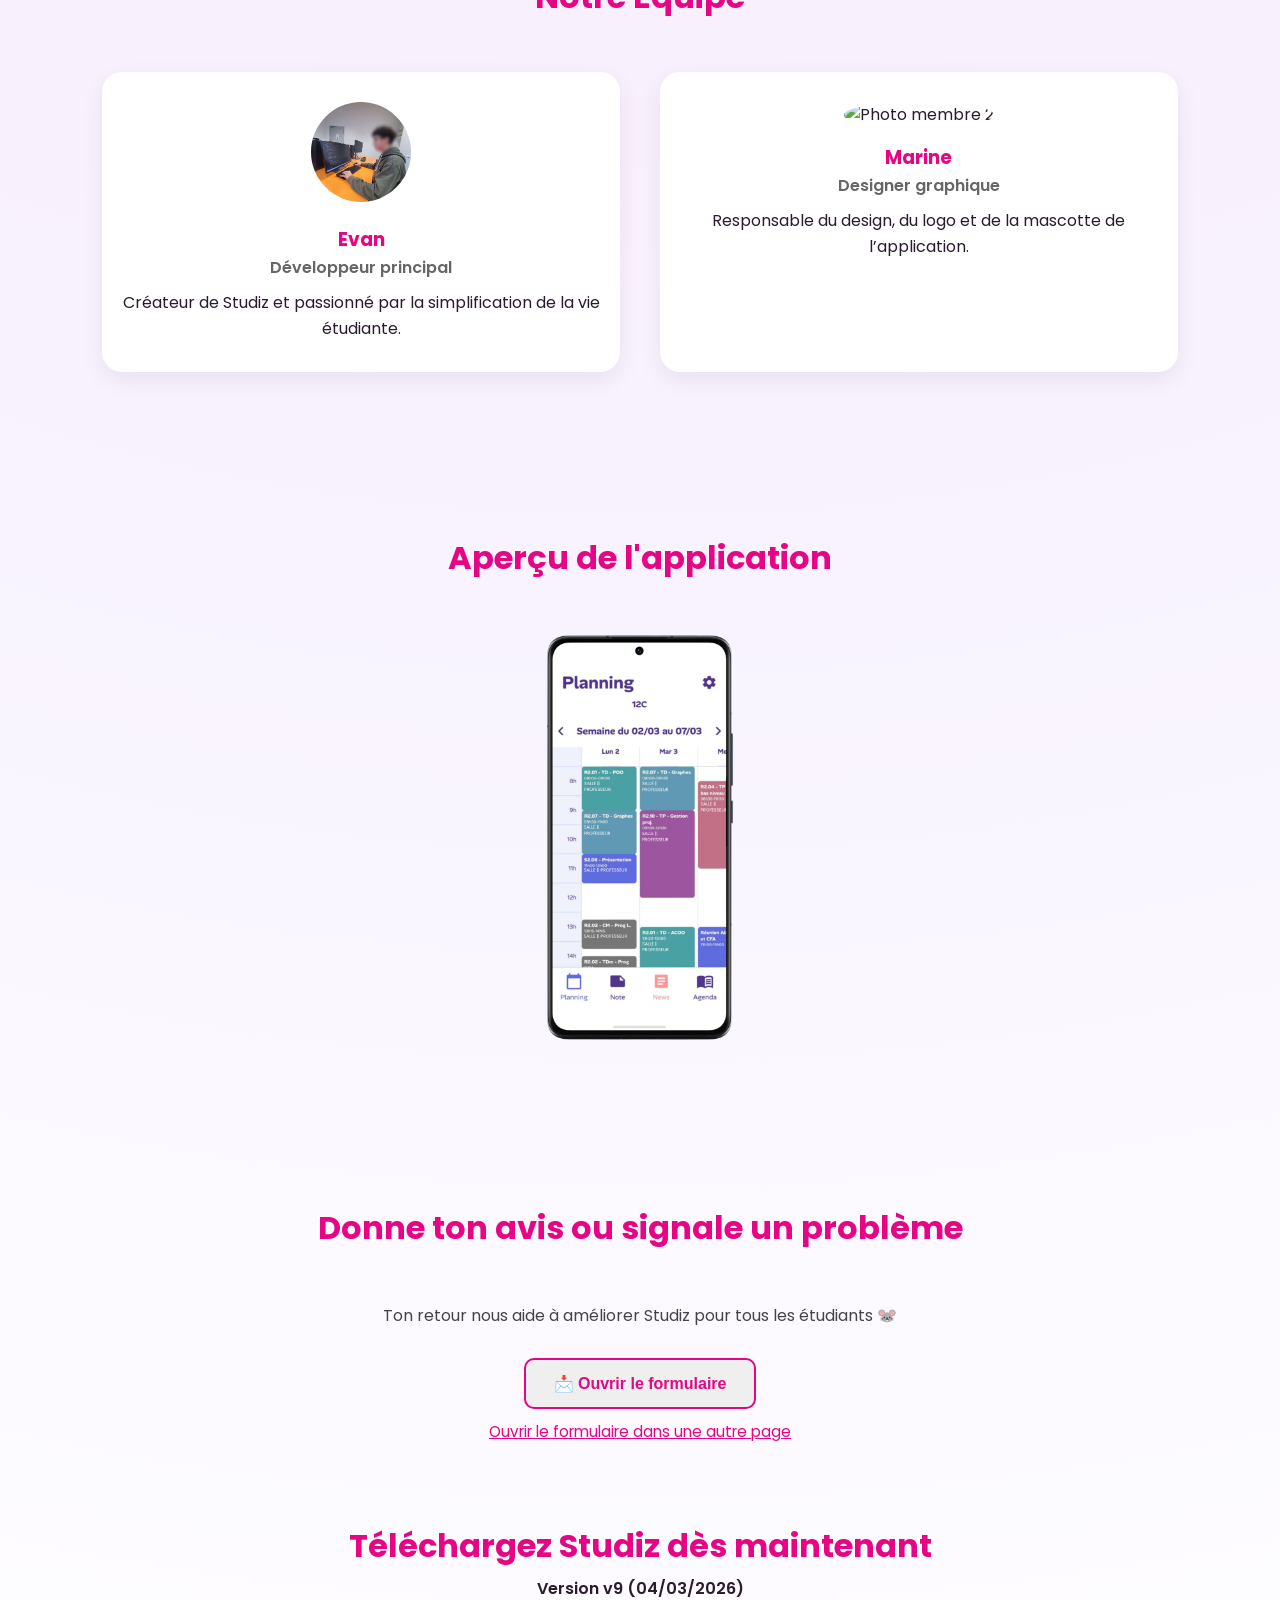
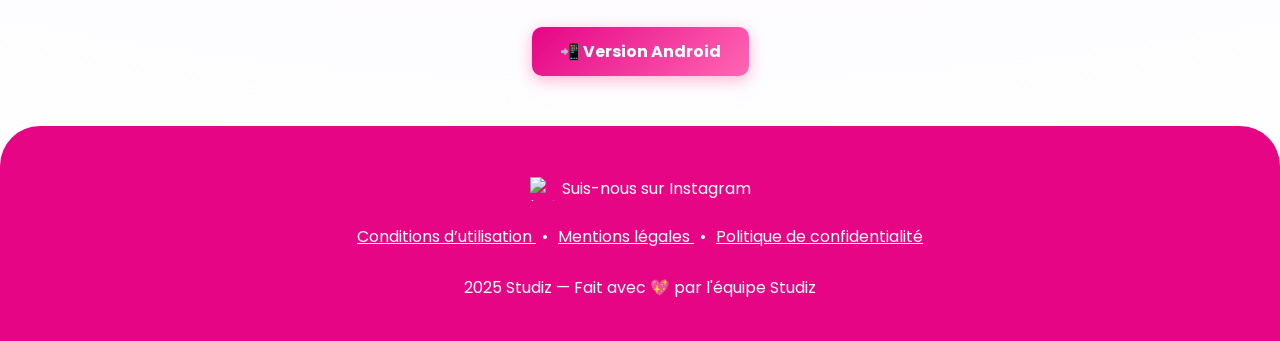
==== commit 6ddd227c: "Add files via upload" ====
--- a/index.html
+++ b/index.html
@@ -168,39 +168,46 @@
 </section>
 
 <style>
-  /* On définit l'effet de survol ici */
+  .btn-studiz {
+    text-decoration: none;
+    display: inline-flex;
+    align-items: center;
+    justify-content: center;
+    /* Dégradé harmonisé avec le header */
+    background: linear-gradient(135deg, #e50585, #ff66b3); 
+    padding: 12px 28px; 
+    /* Border-radius réduit (au lieu de 50px) */
+    border-radius: 10px; 
+    color: white;
+    font-weight: bold;
+    font-size: 1rem;
+    font-family: 'Poppins', sans-serif;
+    box-shadow: 0 4px 15px rgba(255, 23, 100, 0.3);
+    transition: all 0.3s ease;
+    cursor: pointer;
+  }
+
   .btn-studiz:hover {
-    transform: scale(1.05); /* Agrandi légèrement */
-    filter: brightness(1.1); /* Devient plus lumineux */
-    box-shadow: 0 10px 20px rgba(255, 23, 100, 0.3); /* Ajoute une ombre rose */
+    transform: translateY(-2px);
+    filter: brightness(1.1);
+    box-shadow: 0 6px 20px rgba(255, 23, 100, 0.4);
   }
+
   .btn-studiz:active {
-    transform: scale(0.98); /* Effet d'enfoncement au clic */
+    transform: translateY(1px);
   }
 </style>
 
 <section id="download" style="text-align: center; padding: 50px 20px;">
-  <h2 style="margin-bottom: 5px; font-family: sans-serif;">Téléchargez Studiz dès maintenant</h2>
+  <h2 style="margin-bottom: 5px; color: #e50585;">Téléchargez Studiz dès maintenant</h2>
   
-  <p style="margin-top: 0; margin-bottom: 25px; font-weight: 600; color: #FF1764; font-family: sans-serif;">
+  <p style="margin-top: 0; margin-bottom: 25px; font-weight: 600; color: #2b1b2e;">
     Version v9 (04/03/2026)
   </p>
 
   <div class="download-btn-wrapper">
-    <a href="https://studizboard.vercel.app/api/dl" 
-       class="btn-studiz" 
-       style="text-decoration: none; 
-              display: inline-block; 
-              background: linear-gradient(135deg, #FF1764, #FF5E92); 
-              padding: 15px 40px; 
-              border-radius: 12px; 
-              color: white; 
-              font-weight: bold; 
-              font-size: 1.1rem; 
-              font-family: sans-serif;
-              transition: all 0.3s ease; /* Animation fluide */
-              cursor: pointer;">
-      📲 Télécharger version android
+    <a href="https://studizboard.vercel.app/api/dl" class="btn-studiz">
+      📲 Version Android
     </a>
   </div>
 </section>
